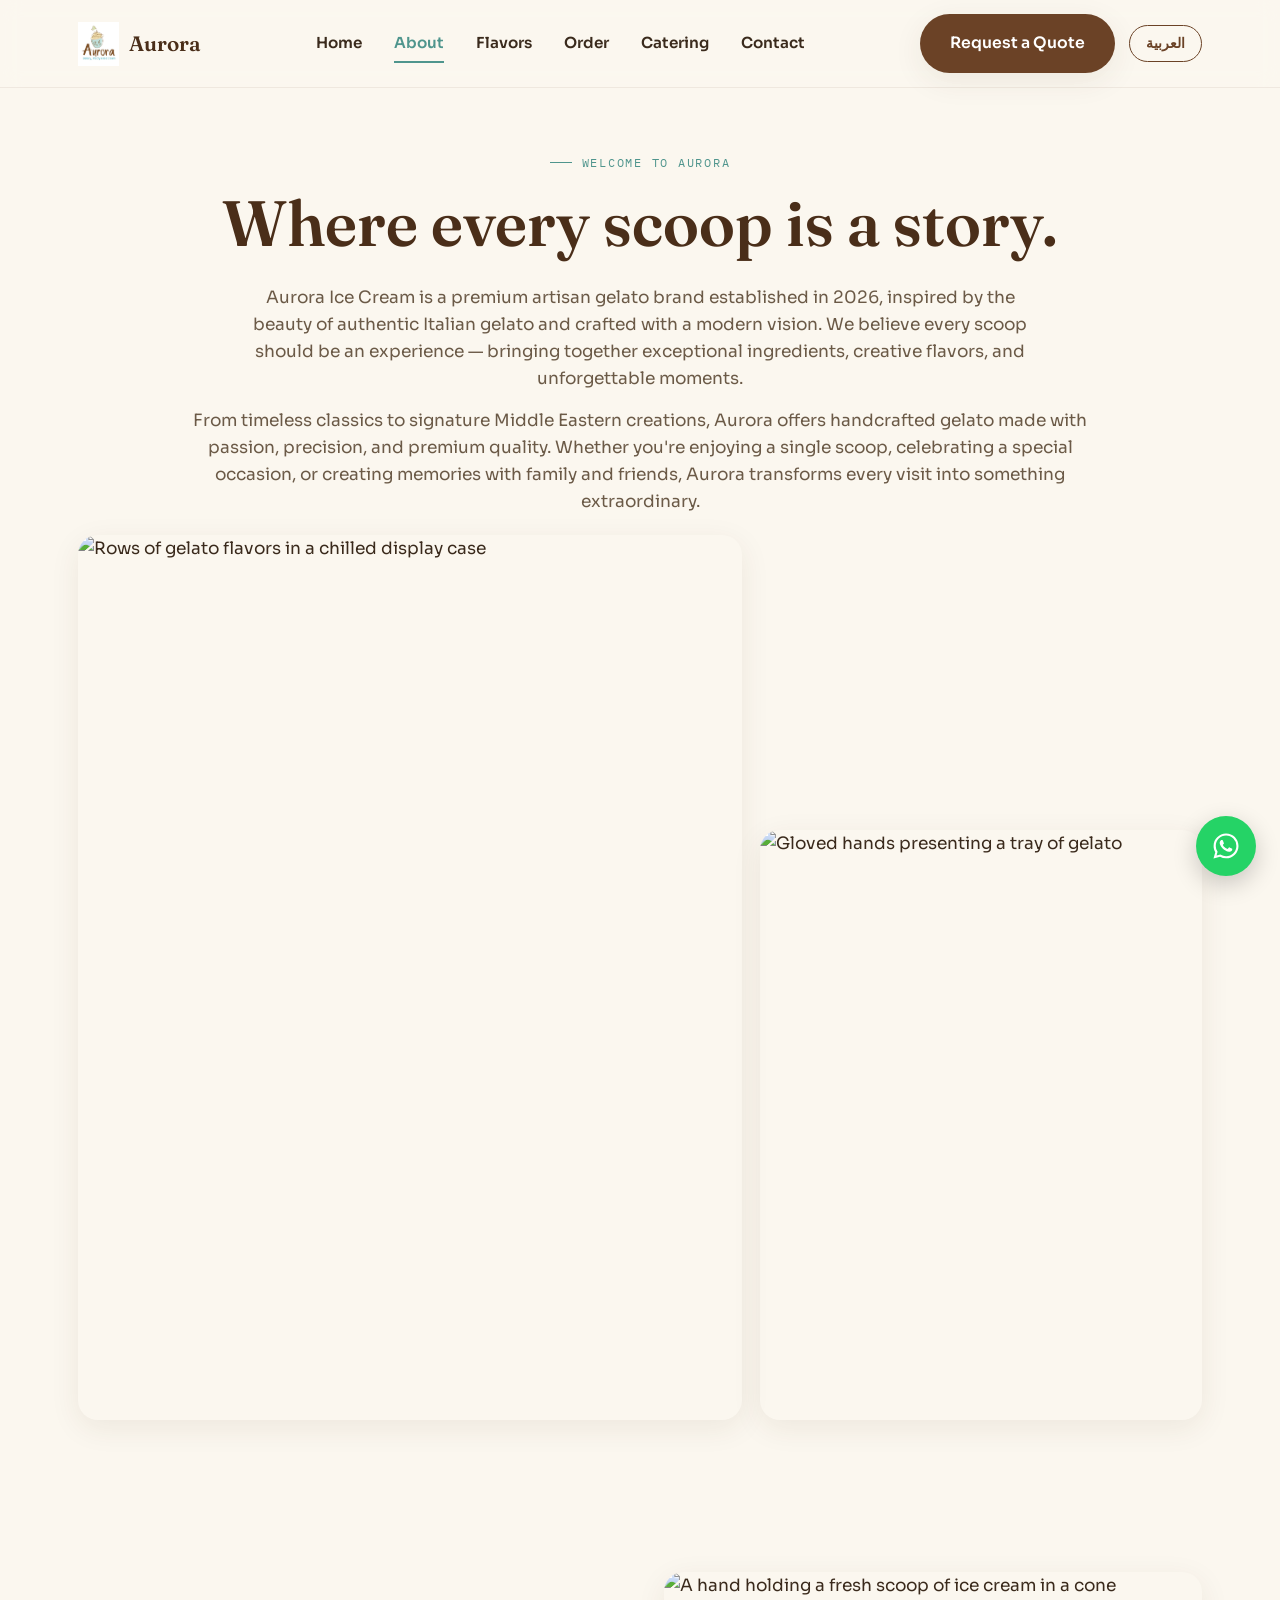
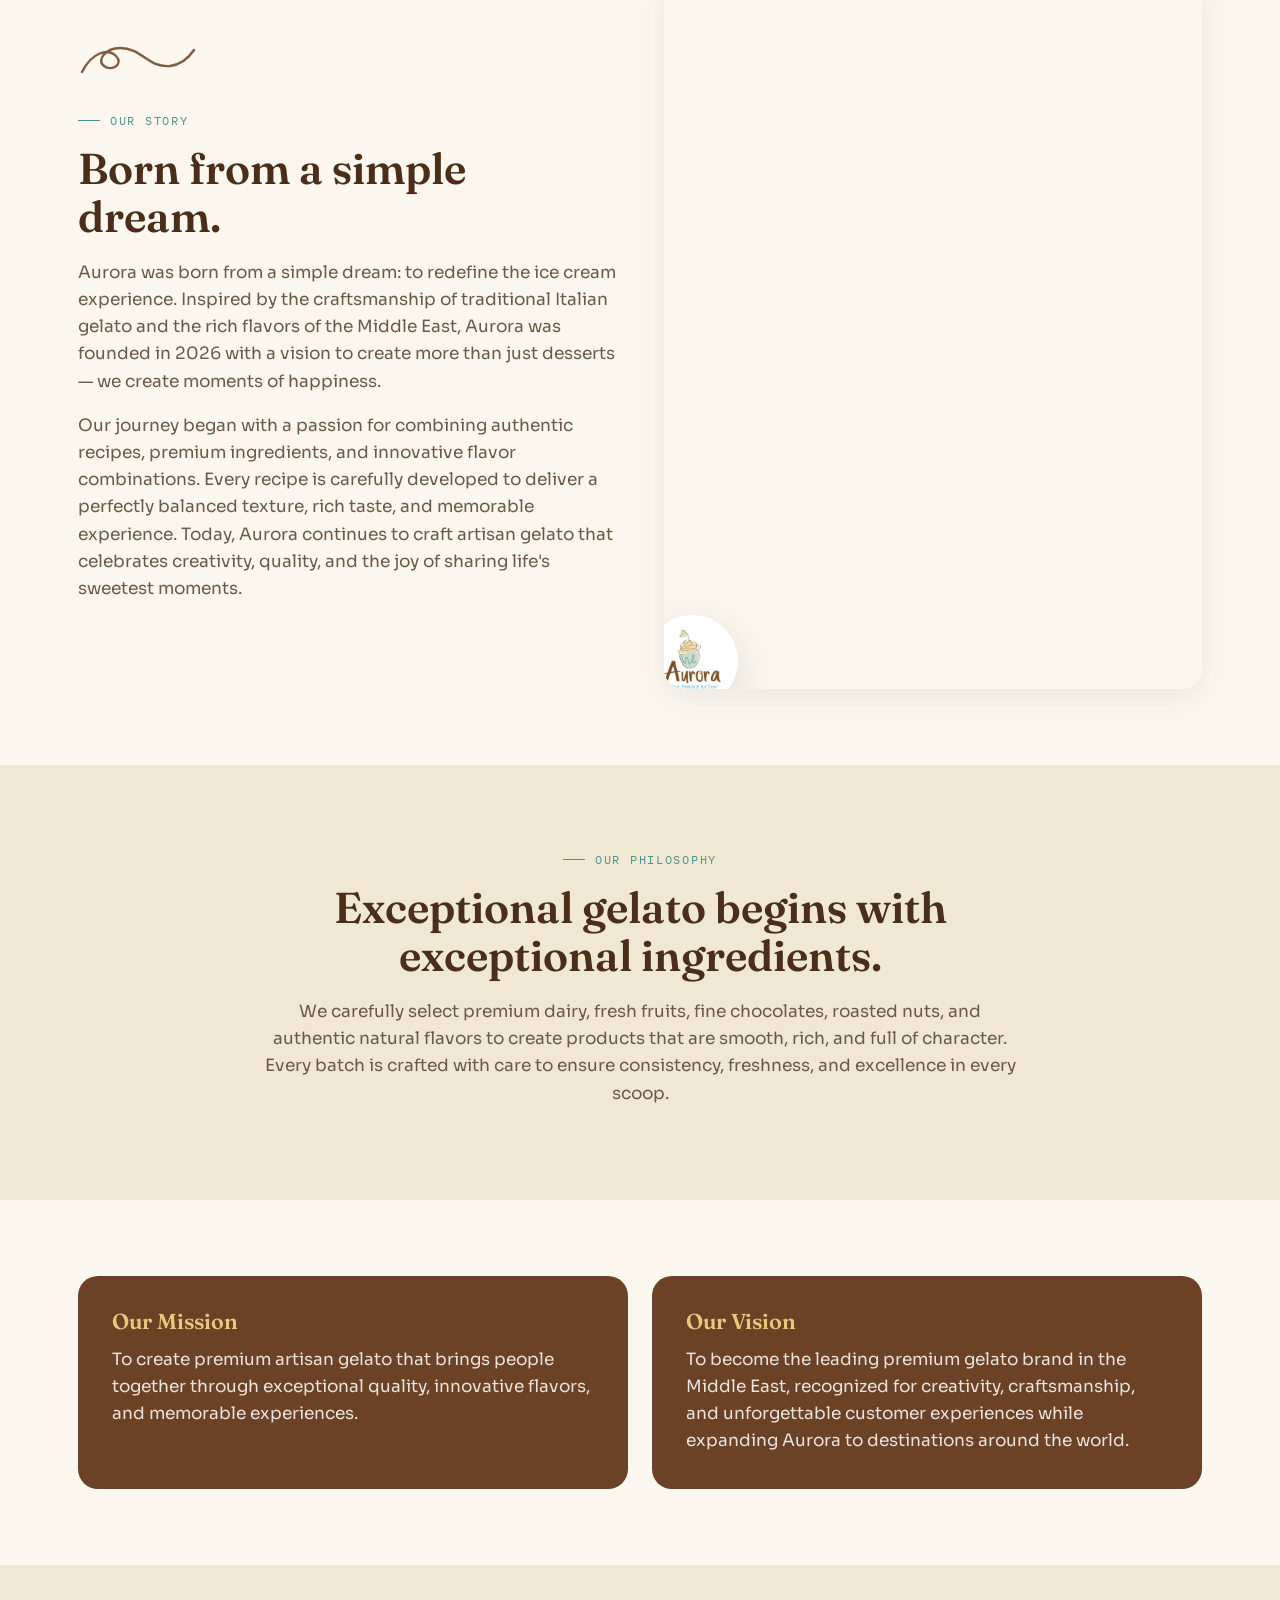
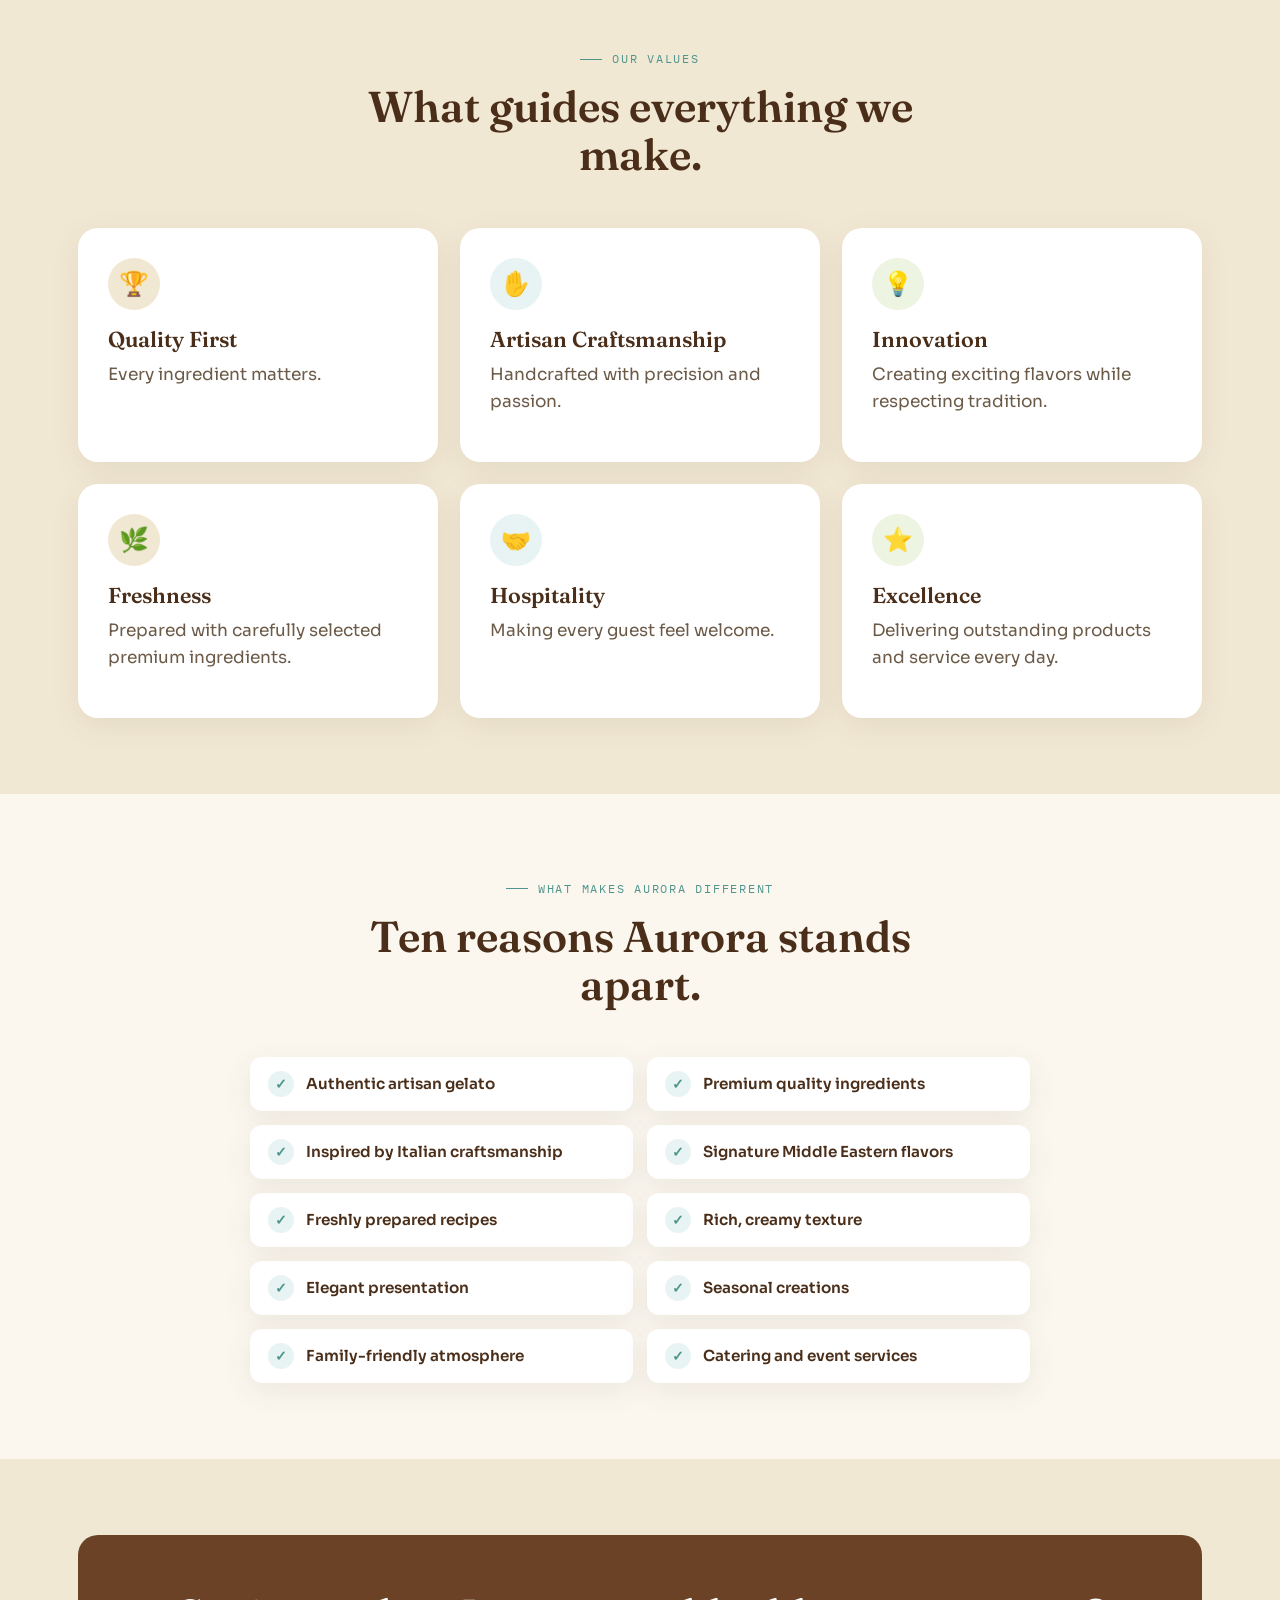
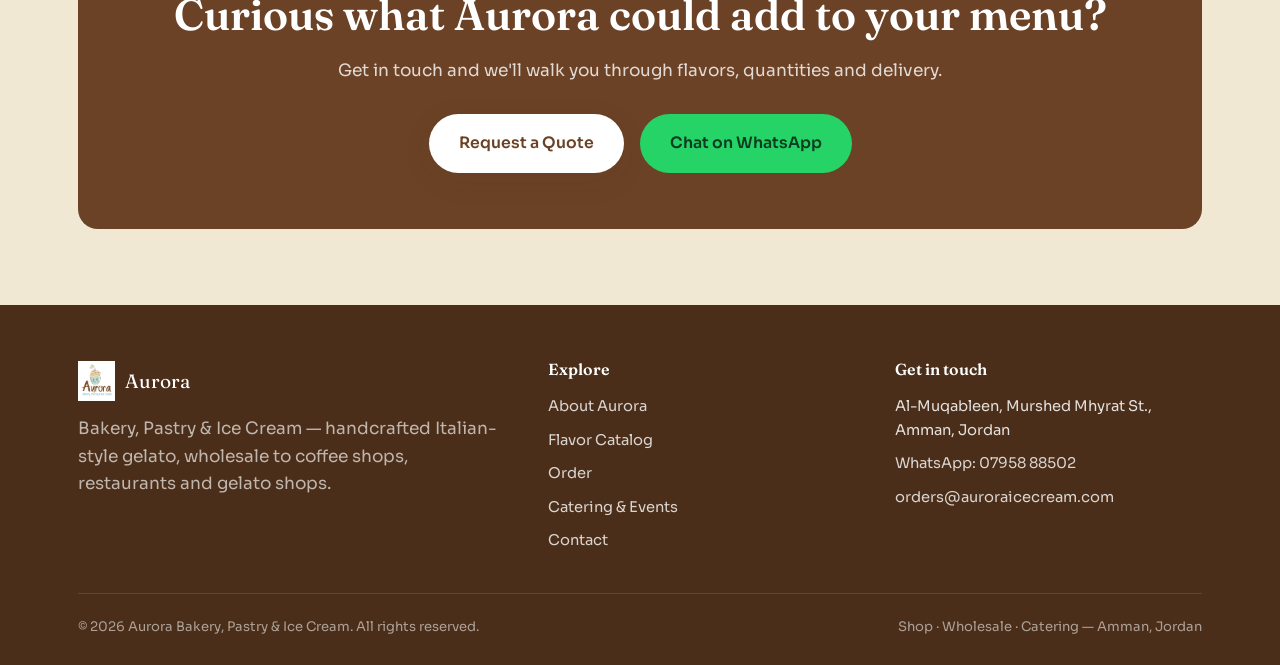
==== about.html @ 8554fd9a "Add brand story, catering page, bilingual site" ====
<!DOCTYPE html>
<html lang="en">
<head>
<meta charset="UTF-8">
<meta name="viewport" content="width=device-width, initial-scale=1.0">
<title>About Aurora — Where Every Scoop is a Story</title>
<meta name="description" content="Aurora is a premium artisan gelato brand founded in 2026, inspired by Italian craftsmanship and Middle Eastern flavors — serving retail guests, wholesale partners, and events across Amman.">
<link rel="icon" href="assets/logo.jpg">
<link rel="preconnect" href="https://fonts.googleapis.com">
<link rel="preconnect" href="https://fonts.gstatic.com" crossorigin>
<link href="https://fonts.googleapis.com/css2?family=Fraunces:ital,opsz,wght@0,9..144,500;0,9..144,600;1,9..144,500&family=Sora:wght@400;500;600;700&family=IBM+Plex+Mono:wght@500&family=Cairo:wght@400;500;600;700&display=swap" rel="stylesheet">
<link rel="stylesheet" href="css/main.css">
</head>
<body>

<header class="site-header">
  <div class="nav-inner">
    <a href="index.html" class="brand"><img src="assets/logo.jpg" alt="Aurora logo"> Aurora</a>
    <nav class="primary-nav">
      <a href="index.html" data-i18n="nav.home">Home</a>
      <a href="about.html" class="active" data-i18n="nav.about">About</a>
      <a href="flavors.html" data-i18n="nav.flavors">Flavors</a>
      <a href="order.html" data-i18n="nav.order">Order</a>
      <a href="catering.html" data-i18n="nav.catering">Catering</a>
      <a href="contact.html" data-i18n="nav.contact">Contact</a>
    </nav>
    <div class="nav-cta">
      <a href="order.html" class="btn btn-primary"><span class="btn-text" data-i18n="nav.cta.quote">Request a Quote</span></a>
      <button class="lang-toggle" data-i18n="lang.toggle">العربية</button>
      <button class="menu-toggle" aria-label="Toggle menu" aria-expanded="false"><span></span><span></span><span></span></button>
    </div>
  </div>
</header>

<section class="page-hero">
  <div class="wrap">
    <span class="eyebrow" style="justify-content:center" data-i18n="about.hero.eyebrow">Welcome to Aurora</span>
    <h1 data-i18n="about.hero.h1">Where every scoop is a story.</h1>
    <p data-i18n="about.hero.p">Aurora Ice Cream is a premium artisan gelato brand established in 2026, inspired by the beauty of authentic Italian gelato and crafted with a modern vision. We believe every scoop should be an experience — bringing together exceptional ingredients, creative flavors, and unforgettable moments.</p>
    <p data-i18n="about.hero.p2" style="max-width:70ch;margin:14px auto 0">From timeless classics to signature Middle Eastern creations, Aurora offers handcrafted gelato made with passion, precision, and premium quality. Whether you're enjoying a single scoop, celebrating a special occasion, or creating memories with family and friends, Aurora transforms every visit into something extraordinary.</p>
  </div>
</section>

<section style="padding-top:0">
  <div class="wrap">
    <div class="about-photo-grid">
      <div class="photo-panel"><img src="https://images.unsplash.com/photo-1745455695240-3755405ef686?auto=format&fit=crop&w=900&q=80" alt="Rows of gelato flavors in a chilled display case"></div>
      <div class="photo-panel"><img src="https://images.unsplash.com/photo-1596698184973-5f9e0ddc7faa?auto=format&fit=crop&w=700&q=80" alt="Gloved hands presenting a tray of gelato"></div>
    </div>
  </div>
</section>

<section>
  <div class="wrap two-col">
    <div>
      <svg class="swirl-divider" style="margin:0 0 20px" viewBox="0 0 120 40" fill="none" xmlns="http://www.w3.org/2000/svg" aria-hidden="true">
        <path d="M4 30C14 10 30 6 38 14C46 22 34 30 26 24C18 18 28 6 42 6C64 6 70 26 92 24C104 22.5 112 14 116 8" stroke="#6B4226" stroke-width="2.4" stroke-linecap="round"/>
      </svg>
      <span class="eyebrow" data-i18n="about.story.eyebrow">Our Story</span>
      <h2 data-i18n="about.story.h2">Born from a simple dream.</h2>
      <p data-i18n="about.story.p1">Aurora was born from a simple dream: to redefine the ice cream experience. Inspired by the craftsmanship of traditional Italian gelato and the rich flavors of the Middle East, Aurora was founded in 2026 with a vision to create more than just desserts — we create moments of happiness.</p>
      <p data-i18n="about.story.p2">Our journey began with a passion for combining authentic recipes, premium ingredients, and innovative flavor combinations. Every recipe is carefully developed to deliver a perfectly balanced texture, rich taste, and memorable experience. Today, Aurora continues to craft artisan gelato that celebrates creativity, quality, and the joy of sharing life's sweetest moments.</p>
    </div>
    <div class="hero-photo" style="aspect-ratio:3/4">
      <img src="https://images.unsplash.com/photo-1718810125230-e8e2271354f5?auto=format&fit=crop&w=800&q=80" alt="A hand holding a fresh scoop of ice cream in a cone">
      <div class="hero-photo-badge"><img src="assets/logo.jpg" alt="Aurora logo" style="border-radius:50%;width:100%;height:100%;object-fit:cover"></div>
    </div>
  </div>
</section>

<section class="section-deep">
  <div class="wrap" style="max-width:820px;text-align:center">
    <span class="eyebrow" style="justify-content:center" data-i18n="about.philosophy.eyebrow">Our Philosophy</span>
    <h2 data-i18n="about.philosophy.h2">Exceptional gelato begins with exceptional ingredients.</h2>
    <p data-i18n="about.philosophy.p">We carefully select premium dairy, fresh fruits, fine chocolates, roasted nuts, and authentic natural flavors to create products that are smooth, rich, and full of character. Every batch is crafted with care to ensure consistency, freshness, and excellence in every scoop.</p>
  </div>
</section>

<section>
  <div class="wrap">
    <div class="mv-grid">
      <div class="mv-card">
        <h3 data-i18n="about.mission.title">Our Mission</h3>
        <p data-i18n="about.mission.desc">To create premium artisan gelato that brings people together through exceptional quality, innovative flavors, and memorable experiences.</p>
      </div>
      <div class="mv-card">
        <h3 data-i18n="about.vision.title">Our Vision</h3>
        <p data-i18n="about.vision.desc">To become the leading premium gelato brand in the Middle East, recognized for creativity, craftsmanship, and unforgettable customer experiences while expanding Aurora to destinations around the world.</p>
      </div>
    </div>
  </div>
</section>

<section class="section-deep">
  <div class="wrap">
    <div class="section-head center">
      <span class="eyebrow" style="justify-content:center" data-i18n="about.values.eyebrow">Our Values</span>
      <h2 data-i18n="about.values.h2">What guides everything we make.</h2>
    </div>
    <div class="values-grid">
      <div class="card">
        <div class="icon-dot" style="background:var(--cream-deep);color:var(--brown)">🏆</div>
        <h3 data-i18n="about.value.quality.title">Quality First</h3>
        <p data-i18n="about.value.quality.desc">Every ingredient matters.</p>
      </div>
      <div class="card">
        <div class="icon-dot" style="background:rgba(127,196,189,0.18);color:var(--teal-deep)">✋</div>
        <h3 data-i18n="about.value.craft.title">Artisan Craftsmanship</h3>
        <p data-i18n="about.value.craft.desc">Handcrafted with precision and passion.</p>
      </div>
      <div class="card">
        <div class="icon-dot" style="background:rgba(185,209,137,0.25);color:var(--sage-deep)">💡</div>
        <h3 data-i18n="about.value.innovation.title">Innovation</h3>
        <p data-i18n="about.value.innovation.desc">Creating exciting flavors while respecting tradition.</p>
      </div>
      <div class="card">
        <div class="icon-dot" style="background:var(--cream-deep);color:var(--brown)">🌿</div>
        <h3 data-i18n="about.value.freshness.title">Freshness</h3>
        <p data-i18n="about.value.freshness.desc">Prepared with carefully selected premium ingredients.</p>
      </div>
      <div class="card">
        <div class="icon-dot" style="background:rgba(127,196,189,0.18);color:var(--teal-deep)">🤝</div>
        <h3 data-i18n="about.value.hospitality.title">Hospitality</h3>
        <p data-i18n="about.value.hospitality.desc">Making every guest feel welcome.</p>
      </div>
      <div class="card">
        <div class="icon-dot" style="background:rgba(185,209,137,0.25);color:var(--sage-deep)">⭐</div>
        <h3 data-i18n="about.value.excellence.title">Excellence</h3>
        <p data-i18n="about.value.excellence.desc">Delivering outstanding products and service every day.</p>
      </div>
    </div>
  </div>
</section>

<section>
  <div class="wrap">
    <div class="section-head center">
      <span class="eyebrow" style="justify-content:center" data-i18n="about.diff.eyebrow">What Makes Aurora Different</span>
      <h2 data-i18n="about.diff.h2">Ten reasons Aurora stands apart.</h2>
    </div>
    <div class="diff-grid">
      <div class="diff-item"><span class="diff-check">✓</span><span data-i18n="about.diff.1">Authentic artisan gelato</span></div>
      <div class="diff-item"><span class="diff-check">✓</span><span data-i18n="about.diff.2">Premium quality ingredients</span></div>
      <div class="diff-item"><span class="diff-check">✓</span><span data-i18n="about.diff.3">Inspired by Italian craftsmanship</span></div>
      <div class="diff-item"><span class="diff-check">✓</span><span data-i18n="about.diff.4">Signature Middle Eastern flavors</span></div>
      <div class="diff-item"><span class="diff-check">✓</span><span data-i18n="about.diff.5">Freshly prepared recipes</span></div>
      <div class="diff-item"><span class="diff-check">✓</span><span data-i18n="about.diff.6">Rich, creamy texture</span></div>
      <div class="diff-item"><span class="diff-check">✓</span><span data-i18n="about.diff.7">Elegant presentation</span></div>
      <div class="diff-item"><span class="diff-check">✓</span><span data-i18n="about.diff.8">Seasonal creations</span></div>
      <div class="diff-item"><span class="diff-check">✓</span><span data-i18n="about.diff.9">Family-friendly atmosphere</span></div>
      <div class="diff-item"><span class="diff-check">✓</span><span data-i18n="about.diff.10">Catering and event services</span></div>
    </div>
  </div>
</section>

<section class="section-deep">
  <div class="wrap">
    <div class="cta-band">
      <h2 data-i18n="about.cta.h2">Curious what Aurora could add to your menu?</h2>
      <p data-i18n="about.cta.p">Get in touch and we'll walk you through flavors, quantities and delivery.</p>
      <div class="hero-actions">
        <a href="order.html" class="btn btn-primary" style="background:var(--white);color:var(--brown)" data-i18n="home.cta.quote">Request a Quote</a>
        <a href="#" data-whatsapp-link data-whatsapp-text="Hello Aurora, I'd like to learn more about your wholesale ice cream." class="btn btn-whatsapp" data-i18n="home.cta.whatsapp">Chat on WhatsApp</a>
      </div>
    </div>
  </div>
</section>

<footer>
  <div class="wrap">
    <div class="footer-grid">
      <div>
        <div class="footer-brand"><img src="assets/logo.jpg" alt="Aurora logo"><span>Aurora</span></div>
        <p style="color:rgba(255,255,255,0.65)" data-i18n="footer.tagline">Bakery, Pastry &amp; Ice Cream — handcrafted Italian-style gelato, wholesale to coffee shops, restaurants and gelato shops.</p>
      </div>
      <div>
        <h4 data-i18n="footer.explore">Explore</h4>
        <ul class="footer-list">
          <li><a href="about.html" data-i18n="footer.about">About Aurora</a></li>
          <li><a href="flavors.html" data-i18n="footer.catalog">Flavor Catalog</a></li>
          <li><a href="order.html" data-i18n="footer.order">Order</a></li>
          <li><a href="catering.html" data-i18n="footer.catering">Catering & Events</a></li>
          <li><a href="contact.html" data-i18n="footer.contact">Contact</a></li>
        </ul>
      </div>
      <div>
        <h4 data-i18n="footer.touch">Get in touch</h4>
        <ul class="footer-list">
          <li data-i18n="footer.location">Al-Muqableen, Murshed Mhyrat St., Amman, Jordan</li>
          <li><a href="#" data-whatsapp-link data-whatsapp-text="Hello Aurora, I'd like to ask about wholesale ice cream orders." data-i18n="footer.whatsapp">WhatsApp: 07958 88502</a></li>
          <li><a href="#" data-email-link>orders@auroraicecream.com</a></li>
        </ul>
      </div>
    </div>
    <div class="footer-bottom">
      <span>© <span data-year></span> <span data-i18n="footer.rights">Aurora Bakery, Pastry &amp; Ice Cream. All rights reserved.</span></span>
      <span data-i18n="footer.tagline2">Shop · Wholesale · Catering — Amman, Jordan</span>
    </div>
  </div>
</footer>

<a href="#" class="wa-float" data-whatsapp-link data-whatsapp-text="Hello Aurora, I'd like to ask about wholesale ice cream orders." aria-label="Chat on WhatsApp">
  <svg width="30" height="30" viewBox="0 0 24 24" fill="white"><path d="M12.04 2c-5.5 0-9.96 4.46-9.96 9.96 0 1.76.46 3.48 1.34 5L2 22l5.2-1.36a9.94 9.94 0 0 0 4.84 1.24h.01c5.5 0 9.96-4.46 9.96-9.96S17.55 2 12.04 2zm0 18.1h-.01a8.2 8.2 0 0 1-4.18-1.15l-.3-.18-3.09.81.82-3-.2-.31a8.22 8.22 0 0 1-1.26-4.37c0-4.54 3.7-8.24 8.25-8.24 2.2 0 4.27.86 5.83 2.42a8.18 8.18 0 0 1 2.41 5.83c0 4.54-3.7 8.24-8.25 8.24zm4.52-6.17c-.25-.12-1.47-.72-1.7-.81-.23-.08-.4-.12-.56.13-.17.25-.65.81-.79.97-.15.17-.29.19-.54.06-.25-.12-1.05-.39-2-1.23-.74-.66-1.24-1.47-1.39-1.72-.14-.25-.02-.38.11-.51.11-.11.25-.29.37-.43.12-.14.16-.25.25-.41.08-.17.04-.31-.02-.43-.06-.12-.56-1.35-.77-1.85-.2-.48-.41-.42-.56-.43-.14 0-.31-.01-.48-.01-.17 0-.43.06-.66.31-.23.25-.86.85-.86 2.06 0 1.22.89 2.4 1.01 2.56.12.17 1.75 2.67 4.24 3.74.59.26 1.05.41 1.41.52.59.19 1.13.16 1.56.1.48-.07 1.47-.6 1.67-1.18.21-.58.21-1.07.15-1.18-.06-.1-.23-.17-.48-.29z"/></svg>
</a>

<script src="js/i18n.js"></script>
<script src="js/main.js"></script>
</body>
</html>
---- css/main.css ----
/* =========================================================
   AURORA — Bakery, Pastry & Ice Cream
   Design tokens
   Color   — cream #FBF7EF · cream-deep #F1E9D8 · ink #3A2A1C
             brown #6B4226 · teal #7FC4BD · teal-deep #4F958D
             sage #B9D189 · gold #E9C77E
   Type    — Display: 'Fraunces' (warm italic serif, Italian gelateria feel)
             Body:    'Sora' (clean geometric sans)
             Mono:    'IBM Plex Mono' (product codes / eyebrows)
   Signature — hand-drawn single-line swirl motif echoing the logo's
             line-art scoop, used as section dividers & markers
   ========================================================= */

:root {
  --cream: #FBF7EF;
  --cream-deep: #F1E8D4;
  --ink: #3A2A1C;
  --ink-soft: #6B5A47;
  --brown: #6B4226;
  --brown-deep: #4A2E19;
  --teal: #7FC4BD;
  --teal-deep: #4F958D;
  --sage: #B9D189;
  --sage-deep: #93AC66;
  --gold: #E9C77E;
  --white: #FFFFFF;

  --font-display: 'Fraunces', serif;
  --font-body: 'Sora', sans-serif;
  --font-mono: 'IBM Plex Mono', monospace;

  --radius: 20px;
  --radius-sm: 12px;
  --shadow: 0 8px 30px rgba(74, 46, 25, 0.08);
  --shadow-hover: 0 14px 40px rgba(74, 46, 25, 0.14);
  --maxw: 1180px;
}

* { box-sizing: border-box; }
html { scroll-behavior: smooth; }

@media (prefers-reduced-motion: reduce) {
  html { scroll-behavior: auto; }
  *, *::before, *::after {
    animation-duration: 0.01ms !important;
    animation-iteration-count: 1 !important;
    transition-duration: 0.01ms !important;
    scroll-behavior: auto !important;
  }
}

body {
  margin: 0;
  background: var(--cream);
  color: var(--ink);
  font-family: var(--font-body);
  font-size: 17px;
  line-height: 1.6;
  -webkit-font-smoothing: antialiased;
}

img { max-width: 100%; display: block; }
a { color: inherit; text-decoration: none; }

h1, h2, h3, h4 {
  font-family: var(--font-display);
  font-weight: 600;
  color: var(--brown-deep);
  margin: 0 0 0.4em;
  line-height: 1.12;
}

h1 { font-size: clamp(2.4rem, 5vw, 4rem); font-weight: 600; }
h2 { font-size: clamp(1.9rem, 3.4vw, 2.7rem); }
h3 { font-size: 1.35rem; }

p { margin: 0 0 1em; color: var(--ink-soft); }

.italic-accent {
  font-style: italic;
  color: var(--teal-deep);
}

.wrap {
  max-width: var(--maxw);
  margin: 0 auto;
  padding: 0 28px;
}

.eyebrow {
  font-family: var(--font-mono);
  font-size: 0.78rem;
  letter-spacing: 0.14em;
  text-transform: uppercase;
  color: var(--teal-deep);
  display: inline-flex;
  align-items: center;
  gap: 10px;
  margin-bottom: 14px;
}
.eyebrow::before {
  content: '';
  width: 22px;
  height: 1px;
  background: var(--teal-deep);
  display: inline-block;
}

/* ---------- Buttons ---------- */
.btn {
  display: inline-flex;
  align-items: center;
  gap: 10px;
  font-family: var(--font-body);
  font-weight: 600;
  font-size: 0.98rem;
  padding: 15px 28px;
  border-radius: 999px;
  border: 2px solid transparent;
  cursor: pointer;
  transition: transform 0.18s ease, box-shadow 0.18s ease, background 0.18s ease, color 0.18s ease;
}
.btn:active { transform: translateY(1px); }

.btn-primary {
  background: var(--brown);
  color: var(--white);
  box-shadow: var(--shadow);
}
.btn-primary:hover { background: var(--brown-deep); box-shadow: var(--shadow-hover); transform: translateY(-2px); }

.btn-whatsapp {
  background: #25D366;
  color: #0b3d20;
}
.btn-whatsapp:hover { background: #1ebd5a; transform: translateY(-2px); box-shadow: var(--shadow-hover); }

.btn-outline {
  background: transparent;
  border-color: var(--brown);
  color: var(--brown);
}
.btn-outline:hover { background: var(--brown); color: var(--white); }

.btn-block { width: 100%; justify-content: center; }

/* ---------- Header / Nav ---------- */
header.site-header {
  position: sticky;
  top: 0;
  z-index: 100;
  background: rgba(251, 247, 239, 0.88);
  backdrop-filter: blur(10px);
  border-bottom: 1px solid rgba(107, 66, 38, 0.08);
}
.nav-inner {
  max-width: var(--maxw);
  margin: 0 auto;
  padding: 14px 28px;
  display: flex;
  align-items: center;
  justify-content: space-between;
}
.brand {
  display: flex;
  align-items: center;
  gap: 10px;
  font-family: var(--font-display);
  font-weight: 600;
  font-size: 1.3rem;
  color: var(--brown-deep);
}
.brand img { height: 44px; width: auto; }

nav.primary-nav { display: flex; align-items: center; gap: 32px; }
nav.primary-nav a {
  font-size: 0.95rem;
  font-weight: 600;
  color: var(--ink);
  position: relative;
  padding: 4px 0;
}
nav.primary-nav a::after {
  content: '';
  position: absolute;
  left: 0; right: 0; bottom: -3px;
  height: 2px;
  background: var(--teal-deep);
  transform: scaleX(0);
  transform-origin: left;
  transition: transform 0.2s ease;
}
nav.primary-nav a:hover::after,
nav.primary-nav a.active::after { transform: scaleX(1); }
nav.primary-nav a.active { color: var(--teal-deep); }

.nav-cta { display: flex; align-items: center; gap: 14px; }
.menu-toggle {
  display: none;
  background: none;
  border: none;
  cursor: pointer;
  padding: 8px;
}
.menu-toggle span {
  display: block;
  width: 24px;
  height: 2px;
  background: var(--brown-deep);
  margin: 5px 0;
  transition: 0.2s;
}

@media (max-width: 860px) {
  nav.primary-nav {
    position: fixed;
    top: 72px; left: 0; right: 0;
    background: var(--cream);
    flex-direction: column;
    align-items: flex-start;
    gap: 0;
    padding: 8px 28px 20px;
    border-bottom: 1px solid rgba(107,66,38,0.1);
    transform: translateY(-130%);
    transition: transform 0.25s ease;
  }
  nav.primary-nav.open { transform: translateY(0); }
  nav.primary-nav a { padding: 12px 0; width: 100%; }
  .menu-toggle { display: block; }
  .nav-cta .btn span.btn-text { display: none; }
}

/* ---------- Hero ---------- */
.hero {
  padding: 64px 0 40px;
  overflow: hidden;
}
.hero-inner {
  display: grid;
  grid-template-columns: 1.1fr 0.9fr;
  gap: 48px;
  align-items: center;
}
.hero h1 { margin-bottom: 20px; }
.hero-lede { font-size: 1.15rem; max-width: 46ch; }
.hero-actions { display: flex; gap: 16px; flex-wrap: wrap; margin-top: 30px; }
.hero-art {
  position: relative;
  background: var(--white);
  border-radius: var(--radius);
  padding: 30px;
  box-shadow: var(--shadow);
  justify-self: center;
}
.hero-art img { width: 100%; max-width: 340px; margin: 0 auto; }

/* ---------- Photo treatments ---------- */
.hero-photo {
  position: relative;
  border-radius: var(--radius);
  overflow: hidden;
  box-shadow: var(--shadow);
  aspect-ratio: 4/5;
}
.hero-photo img { width: 100%; height: 100%; object-fit: cover; }
.hero-photo-badge {
  position: absolute;
  bottom: -18px;
  left: -18px;
  background: var(--white);
  border-radius: 50%;
  padding: 10px;
  box-shadow: var(--shadow-hover);
  width: 92px; height: 92px;
}
@media (max-width: 900px) {
  .hero-photo-badge { left: 50%; transform: translateX(-50%); bottom: -20px; }
}

.card-photo {
  overflow: hidden;
  padding: 0 !important;
}
.card-photo .photo-frame { aspect-ratio: 4/3; overflow: hidden; }
.card-photo .photo-frame img { width: 100%; height: 100%; object-fit: cover; transition: transform 0.4s ease; }
.card-photo:hover .photo-frame img { transform: scale(1.06); }
.card-photo .card-photo-body { padding: 26px; }

.photo-panel {
  border-radius: var(--radius);
  overflow: hidden;
  box-shadow: var(--shadow);
}
.photo-panel img { width: 100%; height: 100%; object-fit: cover; display: block; }

.about-photo-grid {
  display: grid;
  grid-template-columns: 1.2fr 0.8fr;
  gap: 18px;
}
.about-photo-grid .photo-panel:first-child { aspect-ratio: 3/4; }
.about-photo-grid .photo-panel:last-child { aspect-ratio: 3/4; align-self: end; }
@media (max-width: 620px) {
  .about-photo-grid { grid-template-columns: 1fr 1fr; }
}

.banner-photo {
  border-radius: var(--radius);
  overflow: hidden;
  box-shadow: var(--shadow);
  aspect-ratio: 21/8;
  margin-bottom: 20px;
}
.banner-photo img { width: 100%; height: 100%; object-fit: cover; }
@media (max-width: 700px) { .banner-photo { aspect-ratio: 4/3; } }

@media (max-width: 900px) {
  .hero-inner { grid-template-columns: 1fr; text-align: center; }
  .hero-lede { margin-left: auto; margin-right: auto; }
  .hero-actions { justify-content: center; }
  .eyebrow { justify-content: center; }
}

/* ---------- Sections ---------- */
section { padding: 76px 0; }
.section-deep { background: var(--cream-deep); }
.section-head { max-width: 640px; margin-bottom: 48px; }
.section-head.center { margin-left: auto; margin-right: auto; text-align: center; }

/* swirl divider — signature element */
.swirl-divider {
  display: block;
  width: 120px;
  height: 40px;
  margin: 0 auto 28px;
  opacity: 0.85;
}

/* ---------- Cards / grids ---------- */
.grid-3 { display: grid; grid-template-columns: repeat(3, 1fr); gap: 26px; }
.grid-4 { display: grid; grid-template-columns: repeat(4, 1fr); gap: 22px; }
@media (max-width: 900px) { .grid-3 { grid-template-columns: 1fr 1fr; } .grid-4 { grid-template-columns: 1fr 1fr; } }
@media (max-width: 560px) { .grid-3 { grid-template-columns: 1fr; } .grid-4 { grid-template-columns: 1fr; } }

.card {
  background: var(--white);
  border-radius: var(--radius);
  padding: 30px;
  box-shadow: var(--shadow);
  transition: transform 0.2s ease, box-shadow 0.2s ease;
}
.card:hover { transform: translateY(-4px); box-shadow: var(--shadow-hover); }
.card .icon-dot {
  width: 52px; height: 52px;
  border-radius: 50%;
  display: flex; align-items: center; justify-content: center;
  margin-bottom: 18px;
  font-size: 1.5rem;
}

/* ---------- Steps (real sequence -> numbered) ---------- */
.steps { display: grid; grid-template-columns: repeat(3, 1fr); gap: 26px; counter-reset: step; }
@media (max-width: 800px) { .steps { grid-template-columns: 1fr; } }
.step {
  position: relative;
  padding: 32px 26px 26px;
  background: var(--white);
  border-radius: var(--radius);
  box-shadow: var(--shadow);
}
.step::before {
  counter-increment: step;
  content: counter(step, decimal-leading-zero);
  font-family: var(--font-mono);
  font-size: 0.85rem;
  color: var(--teal-deep);
  background: var(--cream-deep);
  padding: 4px 10px;
  border-radius: 999px;
  display: inline-block;
  margin-bottom: 14px;
}

/* ---------- Flavor tiers ---------- */
.tier-tabs {
  display: flex;
  gap: 10px;
  justify-content: center;
  margin-bottom: 40px;
  flex-wrap: wrap;
}
.tier-tab {
  font-family: var(--font-body);
  font-weight: 700;
  font-size: 0.95rem;
  padding: 12px 22px;
  border-radius: 999px;
  border: 2px solid var(--brown);
  background: transparent;
  color: var(--brown);
  cursor: pointer;
  transition: 0.18s ease;
}
.tier-tab.active, .tier-tab:hover { background: var(--brown); color: var(--white); }

.tier-panel { display: none; }
.tier-panel.active { display: block; }

.tier-note {
  text-align: center;
  max-width: 560px;
  margin: 0 auto 36px;
  color: var(--ink-soft);
  font-size: 0.95rem;
}

.flavor-grid {
  display: grid;
  grid-template-columns: repeat(3, 1fr);
  gap: 18px;
}
@media (max-width: 860px) { .flavor-grid { grid-template-columns: repeat(2, 1fr); } }
@media (max-width: 560px) { .flavor-grid { grid-template-columns: 1fr; } }

.flavor-card {
  display: flex;
  align-items: center;
  gap: 16px;
  background: var(--white);
  border-radius: var(--radius-sm);
  padding: 16px 18px;
  box-shadow: var(--shadow);
}
.flavor-card.has-photo { padding: 0; overflow: hidden; align-items: stretch; }
.flavor-card.has-photo .flavor-photo { width: 74px; flex-shrink: 0; overflow: hidden; }
.flavor-card.has-photo .flavor-photo img { width: 100%; height: 100%; object-fit: cover; }
.flavor-card.has-photo .flavor-text { padding: 16px 18px; }
.flavor-icon { width: 54px; height: 54px; flex-shrink: 0; }
.flavor-icon img { width: 100%; height: 100%; display: block; }
/* Default (English site): show English name only, styled as primary */
.flavor-name-ar { display: none; }
.flavor-name-en {
  font-weight: 700;
  color: var(--brown-deep);
  font-size: 1rem;
}
/* Arabic site (RTL): show both, Arabic primary, English secondary */
[dir="rtl"] .flavor-name-ar {
  display: block;
  font-weight: 700;
  color: var(--brown-deep);
  font-size: 1.05rem;
  direction: rtl;
  font-family: var(--font-arabic);
}
[dir="rtl"] .flavor-name-en {
  color: var(--ink-soft);
  font-size: 0.86rem;
  font-weight: 500;
}
.flavor-code {
  font-family: var(--font-mono);
  font-size: 0.68rem;
  color: var(--teal-deep);
  letter-spacing: 0.05em;
}

/* ---------- Who we serve ---------- */
.serve-grid { display: grid; grid-template-columns: repeat(3, 1fr); gap: 26px; }
@media (max-width: 800px) { .serve-grid { grid-template-columns: 1fr; } }

/* ---------- CTA band ---------- */
.cta-band {
  background: var(--brown);
  color: var(--white);
  border-radius: var(--radius);
  padding: 56px;
  text-align: center;
}
.cta-band h2 { color: var(--white); }
.cta-band p { color: rgba(255,255,255,0.8); }
.cta-band .hero-actions { justify-content: center; }

/* ---------- Forms ---------- */
.form-card {
  background: var(--white);
  border-radius: var(--radius);
  box-shadow: var(--shadow);
  padding: 40px;
}
@media (max-width: 560px) { .form-card { padding: 26px; } }

.form-row { margin-bottom: 20px; }
.form-row label {
  display: block;
  font-weight: 700;
  font-size: 0.92rem;
  color: var(--brown-deep);
  margin-bottom: 8px;
}
.form-row .hint { font-size: 0.8rem; color: var(--ink-soft); margin-top: 6px; }
.form-grid-2 { display: grid; grid-template-columns: 1fr 1fr; gap: 20px; }
@media (max-width: 620px) { .form-grid-2 { grid-template-columns: 1fr; } }

input[type=text], input[type=tel], input[type=email], select, textarea {
  width: 100%;
  font-family: var(--font-body);
  font-size: 0.98rem;
  padding: 13px 16px;
  border-radius: var(--radius-sm);
  border: 1.5px solid rgba(107,66,38,0.2);
  background: var(--cream);
  color: var(--ink);
  transition: border-color 0.18s ease;
}
textarea { resize: vertical; min-height: 100px; }
input:focus, select:focus, textarea:focus {
  outline: none;
  border-color: var(--teal-deep);
}
input:focus-visible, select:focus-visible, textarea:focus-visible, a:focus-visible, button:focus-visible {
  outline: 3px solid var(--teal-deep);
  outline-offset: 2px;
}

.checkbox-grid {
  display: grid;
  grid-template-columns: repeat(2, 1fr);
  gap: 10px;
}
@media (max-width: 560px) { .checkbox-grid { grid-template-columns: 1fr; } }
.checkbox-item {
  display: flex;
  align-items: center;
  gap: 10px;
  background: var(--cream);
  border-radius: var(--radius-sm);
  padding: 10px 14px;
  border: 1.5px solid transparent;
  cursor: pointer;
  font-size: 0.9rem;
}
.checkbox-item:has(input:checked) {
  border-color: var(--teal-deep);
  background: rgba(127, 196, 189, 0.12);
}
.checkbox-item input { accent-color: var(--teal-deep); width: 16px; height: 16px; }

.form-status {
  margin-top: 18px;
  padding: 14px 18px;
  border-radius: var(--radius-sm);
  font-size: 0.92rem;
  display: none;
}
.form-status.show { display: block; }
.form-status.ok { background: rgba(185,209,137,0.25); color: var(--brown-deep); }

/* ---------- Footer ---------- */
footer {
  background: var(--brown-deep);
  color: rgba(255,255,255,0.85);
  padding: 56px 0 28px;
}
.footer-grid {
  display: grid;
  grid-template-columns: 1.4fr 1fr 1fr;
  gap: 40px;
  margin-bottom: 40px;
}
@media (max-width: 760px) { .footer-grid { grid-template-columns: 1fr; gap: 30px; } }
footer h4 { color: var(--white); font-size: 1rem; margin-bottom: 16px; }
footer a { color: rgba(255,255,255,0.8); }
footer a:hover { color: var(--gold); }
.footer-brand { display: flex; align-items: center; gap: 10px; margin-bottom: 14px; }
.footer-brand img { height: 40px; }
.footer-brand span { font-family: var(--font-display); font-size: 1.2rem; color: var(--white); }
.footer-list { list-style: none; padding: 0; margin: 0; display: flex; flex-direction: column; gap: 10px; font-size: 0.92rem; }
.footer-bottom {
  border-top: 1px solid rgba(255,255,255,0.12);
  padding-top: 22px;
  font-size: 0.82rem;
  color: rgba(255,255,255,0.55);
  display: flex;
  justify-content: space-between;
  flex-wrap: wrap;
  gap: 10px;
}

/* ---------- WhatsApp floating button ---------- */
.wa-float {
  position: fixed;
  bottom: 24px;
  right: 24px;
  z-index: 200;
  background: #25D366;
  color: #fff;
  width: 60px;
  height: 60px;
  border-radius: 50%;
  display: flex;
  align-items: center;
  justify-content: center;
  box-shadow: 0 8px 24px rgba(0,0,0,0.2);
  transition: transform 0.2s ease;
}
.wa-float:hover { transform: scale(1.08); }

/* ---------- Page hero (inner pages) ---------- */
.page-hero {
  padding: 56px 0 20px;
  text-align: center;
}
.page-hero p { max-width: 60ch; margin: 0 auto; }

/* ---------- Misc ---------- */
.tag-list { display: flex; flex-wrap: wrap; gap: 10px; }
.tag {
  font-family: var(--font-mono);
  font-size: 0.78rem;
  padding: 6px 14px;
  border-radius: 999px;
  background: var(--cream-deep);
  color: var(--brown-deep);
}
.divider-line {
  border: none;
  border-top: 1px solid rgba(107,66,38,0.12);
  margin: 40px 0;
}
.two-col {
  display: grid;
  grid-template-columns: 1fr 1fr;
  gap: 48px;
  align-items: center;
}
@media (max-width: 860px) { .two-col { grid-template-columns: 1fr; } }

.map-frame {
  border: 0;
  width: 100%;
  height: 360px;
  border-radius: var(--radius);
  box-shadow: var(--shadow);
}

.contact-info-list { list-style: none; padding: 0; margin: 0; display: flex; flex-direction: column; gap: 22px; }
.contact-info-list li { display: flex; gap: 16px; align-items: flex-start; }
.contact-info-list .ci-icon {
  width: 46px; height: 46px;
  border-radius: 50%;
  background: var(--cream-deep);
  display: flex; align-items: center; justify-content: center;
  flex-shrink: 0;
}
.contact-info-list strong { display: block; color: var(--brown-deep); }


/* ---------- Order type toggle ---------- */
.order-type-toggle {
  display: flex;
  gap: 10px;
  margin-bottom: 32px;
}
.order-type-btn {
  flex: 1;
  font-family: var(--font-body);
  font-weight: 700;
  font-size: 1rem;
  padding: 16px;
  border-radius: var(--radius-sm);
  border: 2px solid var(--brown);
  background: var(--white);
  color: var(--brown);
  cursor: pointer;
  transition: 0.18s ease;
  text-align: center;
}
.order-type-btn small { display: block; font-weight: 500; font-size: 0.78rem; opacity: 0.75; margin-top: 3px; }
.order-type-btn.active { background: var(--brown); color: var(--white); }
.order-fields-group { display: none; }
.order-fields-group.active { display: block; }

/* ---------- Flavor picker ---------- */
.picker-tier-tabs { display: flex; gap: 8px; margin-bottom: 18px; flex-wrap: wrap; }
.picker-tab {
  font-family: var(--font-body);
  font-weight: 700;
  font-size: 0.85rem;
  padding: 9px 16px;
  border-radius: 999px;
  border: 1.5px solid rgba(107,66,38,0.25);
  background: var(--cream);
  color: var(--brown);
  cursor: pointer;
}
.picker-tab.active { background: var(--brown); color: var(--white); border-color: var(--brown); }
.picker-panel { display: none; }
.picker-panel.active { display: flex; flex-direction: column; gap: 10px; }

.picker-row {
  display: flex;
  align-items: center;
  gap: 14px;
  background: var(--cream);
  border-radius: var(--radius-sm);
  padding: 10px 14px;
  border: 1.5px solid transparent;
  transition: border-color 0.15s ease;
}
.picker-row.has-qty { border-color: var(--teal-deep); background: rgba(127,196,189,0.08); }
.picker-row .flavor-icon { width: 40px; height: 40px; }
.picker-row .picker-names { flex: 1; min-width: 0; }
.picker-row .picker-name-ar { font-weight: 700; color: var(--brown-deep); font-size: 0.95rem; direction: rtl; }
.picker-row .picker-name-en { color: var(--ink-soft); font-size: 0.78rem; }

.qty-stepper { display: flex; align-items: center; gap: 8px; flex-shrink: 0; }
.qty-btn {
  width: 30px; height: 30px;
  border-radius: 50%;
  border: 1.5px solid var(--brown);
  background: var(--white);
  color: var(--brown);
  font-size: 1.1rem;
  font-weight: 700;
  cursor: pointer;
  display: flex; align-items: center; justify-content: center;
  line-height: 1;
}
.qty-btn:hover { background: var(--brown); color: var(--white); }
.qty-value { width: 28px; text-align: center; font-weight: 700; color: var(--brown-deep); font-family: var(--font-mono); font-size: 0.9rem; }

/* ---------- Order summary panel ---------- */
.order-summary {
  background: var(--cream-deep);
  border-radius: var(--radius);
  padding: 22px 24px;
  margin-top: 24px;
  position: sticky;
  bottom: 16px;
}
.order-summary h4 { margin-bottom: 10px; font-size: 1rem; color: var(--brown-deep); }
.order-summary-empty { color: var(--ink-soft); font-size: 0.9rem; }
.order-summary-list { list-style: none; padding: 0; margin: 0 0 10px; display: flex; flex-direction: column; gap: 6px; }
.order-summary-list li { display: flex; justify-content: space-between; font-size: 0.9rem; color: var(--ink); }
.order-summary-list li b { color: var(--brown-deep); font-family: var(--font-mono); }
.order-summary-total { font-weight: 700; color: var(--brown-deep); border-top: 1px solid rgba(107,66,38,0.15); padding-top: 8px; font-size: 0.92rem; }

/* =========================================================
   BILINGUAL / RTL SUPPORT
   ========================================================= */
:root {
  --font-arabic: 'Cairo', sans-serif;
}

[dir="rtl"] body { font-family: var(--font-arabic); }
[dir="rtl"] h1, [dir="rtl"] h2, [dir="rtl"] h3, [dir="rtl"] h4 { font-family: var(--font-arabic); }
[dir="rtl"] .eyebrow, [dir="rtl"] .flavor-code, [dir="rtl"] .tag { font-family: var(--font-arabic); }

/* Nav mirrors */
[dir="rtl"] .nav-inner { flex-direction: row-reverse; }
[dir="rtl"] .brand { flex-direction: row-reverse; }
[dir="rtl"] nav.primary-nav { flex-direction: row-reverse; }
[dir="rtl"] .nav-cta { flex-direction: row-reverse; }
[dir="rtl"] .eyebrow::before { order: 2; }
[dir="rtl"] .eyebrow { flex-direction: row-reverse; }

/* Hero / two-col mirrors */
[dir="rtl"] .hero-inner { direction: rtl; }
[dir="rtl"] .two-col { direction: rtl; }
[dir="rtl"] .about-photo-grid { direction: rtl; }
[dir="rtl"] .hero-photo-badge { right: -18px; left: auto; }
@media (max-width: 900px) {
  [dir="rtl"] .hero-photo-badge { left: 50%; right: auto; }
}

/* Cards / grids */
[dir="rtl"] .card, [dir="rtl"] .flavor-card, [dir="rtl"] .picker-row,
[dir="rtl"] .contact-info-list li, [dir="rtl"] .footer-brand {
  direction: rtl;
}
[dir="rtl"] .flavor-name-ar { direction: rtl; text-align: right; }
[dir="rtl"] .qty-stepper { flex-direction: row-reverse; }

/* Steps counter stays LTR visually (numbers), text follows RTL */
[dir="rtl"] .step { text-align: right; }

/* Footer mirrors */
[dir="rtl"] .footer-grid { direction: rtl; text-align: right; }
[dir="rtl"] .footer-bottom { flex-direction: row-reverse; }
[dir="rtl"] .footer-list { align-items: flex-end; }

/* Forms */
[dir="rtl"] .form-row label { text-align: right; }
[dir="rtl"] input, [dir="rtl"] select, [dir="rtl"] textarea { text-align: right; }
[dir="rtl"] .checkbox-item, [dir="rtl"] .order-type-btn small { direction: rtl; }
[dir="rtl"] .picker-names { text-align: right; }
[dir="rtl"] .order-summary-list li { flex-direction: row-reverse; }

/* Buttons with icons/text */
[dir="rtl"] .btn { flex-direction: row-reverse; }
[dir="rtl"] .hero-actions { direction: rtl; }

/* WhatsApp float + tier tabs stay put, just text flips */
[dir="rtl"] .tier-tabs, [dir="rtl"] .picker-tier-tabs { direction: rtl; }
[dir="rtl"] .serve-grid, [dir="rtl"] .grid-3, [dir="rtl"] .grid-4, [dir="rtl"] .steps { direction: rtl; }

/* ---------- Language toggle button ---------- */
.lang-toggle {
  font-family: var(--font-body);
  font-weight: 700;
  font-size: 0.85rem;
  padding: 9px 16px;
  border-radius: 999px;
  border: 1.5px solid var(--brown);
  background: transparent;
  color: var(--brown);
  cursor: pointer;
  transition: 0.18s ease;
  white-space: nowrap;
}
.lang-toggle:hover { background: var(--brown); color: var(--white); }
[dir="rtl"] .lang-toggle { font-family: var(--font-arabic); }

/* ---------- Values grid (6 items) ---------- */
.values-grid { display: grid; grid-template-columns: repeat(3, 1fr); gap: 22px; }
@media (max-width: 800px) { .values-grid { grid-template-columns: repeat(2, 1fr); } }
@media (max-width: 560px) { .values-grid { grid-template-columns: 1fr; } }

/* ---------- Differentiator checklist ---------- */
.diff-grid {
  display: grid;
  grid-template-columns: repeat(2, 1fr);
  gap: 14px;
  max-width: 780px;
  margin: 0 auto;
}
@media (max-width: 640px) { .diff-grid { grid-template-columns: 1fr; } }
.diff-item {
  display: flex;
  align-items: center;
  gap: 12px;
  background: var(--white);
  border-radius: var(--radius-sm);
  padding: 14px 18px;
  box-shadow: var(--shadow);
  font-weight: 600;
  color: var(--brown-deep);
  font-size: 0.95rem;
}
.diff-item .diff-check {
  width: 26px; height: 26px;
  border-radius: 50%;
  background: rgba(127,196,189,0.18);
  color: var(--teal-deep);
  display: flex; align-items: center; justify-content: center;
  flex-shrink: 0;
  font-size: 0.85rem;
}
[dir="rtl"] .diff-item { direction: rtl; }

/* ---------- Event type cards ---------- */
.event-grid { display: grid; grid-template-columns: repeat(4, 1fr); gap: 18px; }
@media (max-width: 900px) { .event-grid { grid-template-columns: repeat(2, 1fr); } }
@media (max-width: 560px) { .event-grid { grid-template-columns: 1fr; } }
.event-card {
  background: var(--white);
  border-radius: var(--radius);
  padding: 26px 20px;
  text-align: center;
  box-shadow: var(--shadow);
  transition: transform 0.2s ease, box-shadow 0.2s ease;
}
.event-card:hover { transform: translateY(-4px); box-shadow: var(--shadow-hover); }
.event-card .event-icon { font-size: 2rem; margin-bottom: 12px; }
.event-card h3 { font-size: 1.05rem; margin: 0; }

/* ---------- Mission / Vision cards ---------- */
.mv-grid { display: grid; grid-template-columns: 1fr 1fr; gap: 24px; }
@media (max-width: 700px) { .mv-grid { grid-template-columns: 1fr; } }
.mv-card {
  background: var(--brown);
  color: var(--white);
  border-radius: var(--radius);
  padding: 34px;
}
.mv-card h3 { color: var(--gold); margin-bottom: 12px; }
.mv-card p { color: rgba(255,255,255,0.85); margin: 0; }
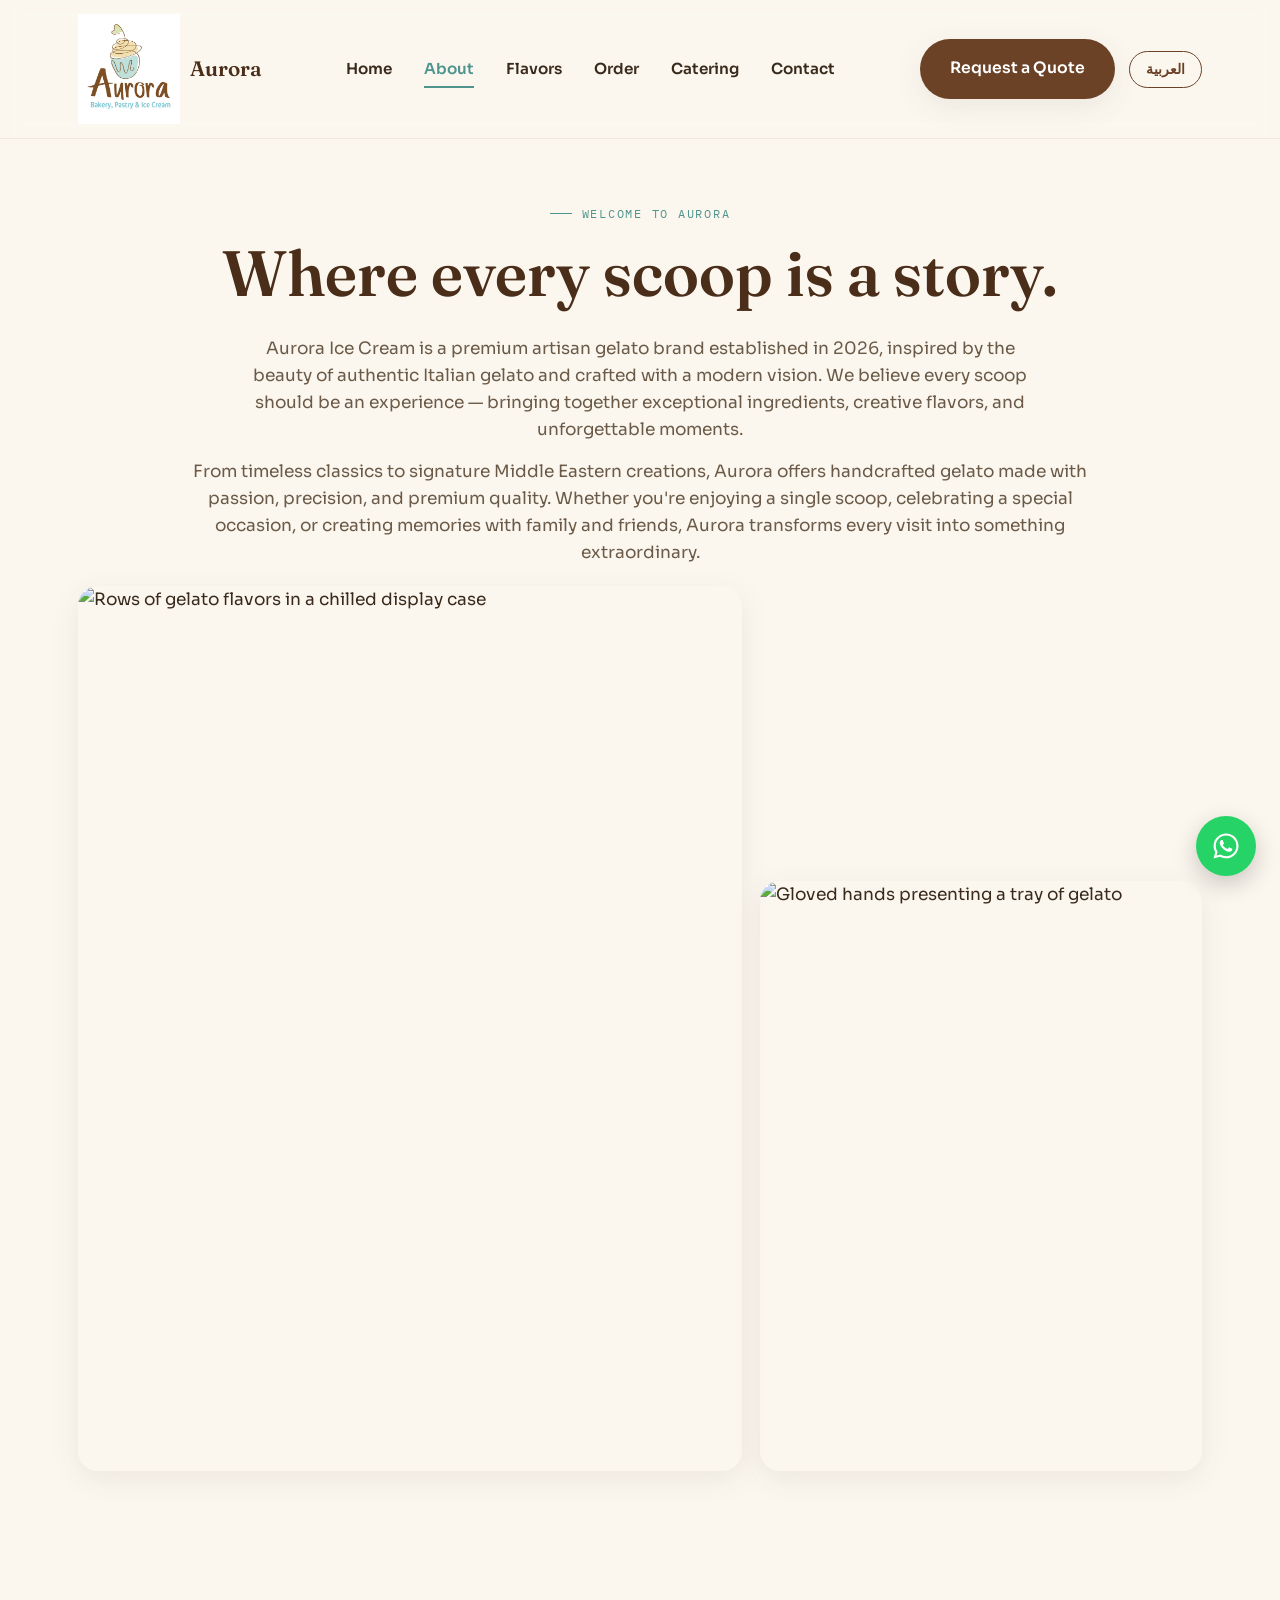
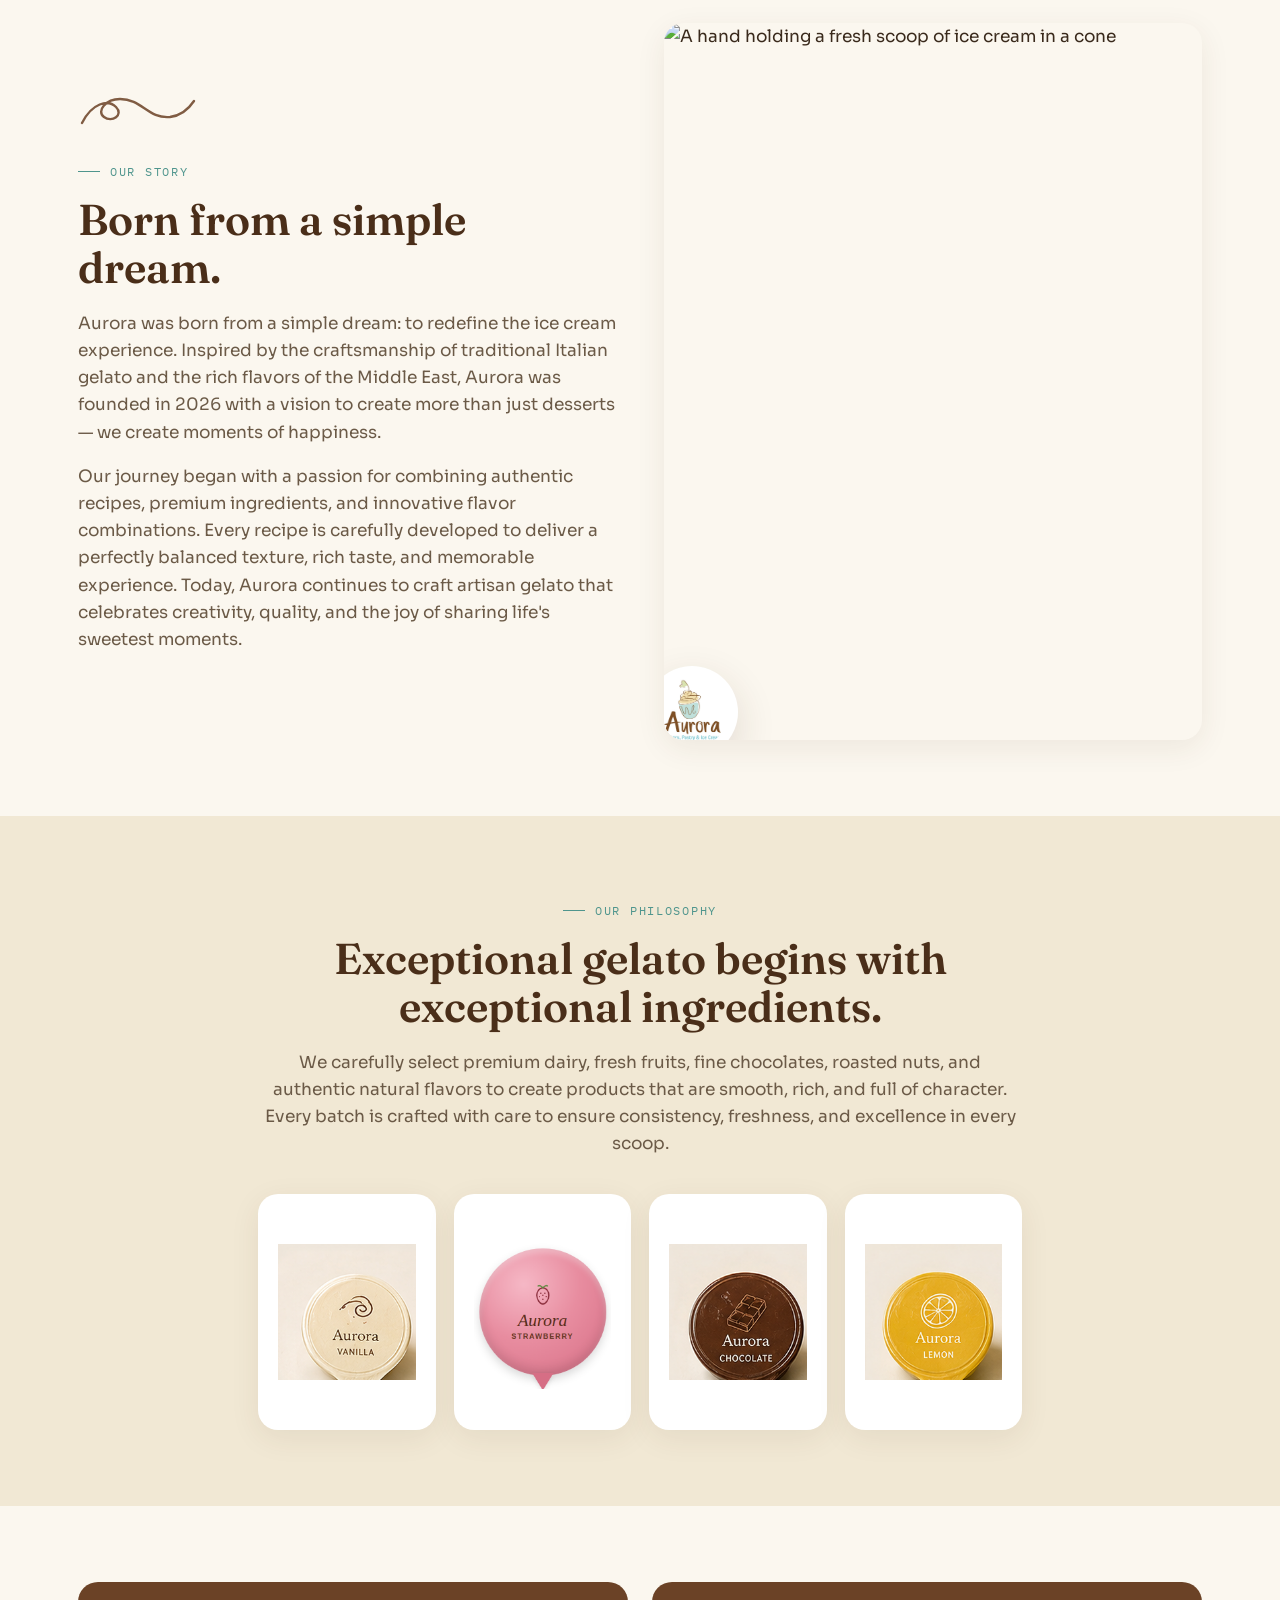
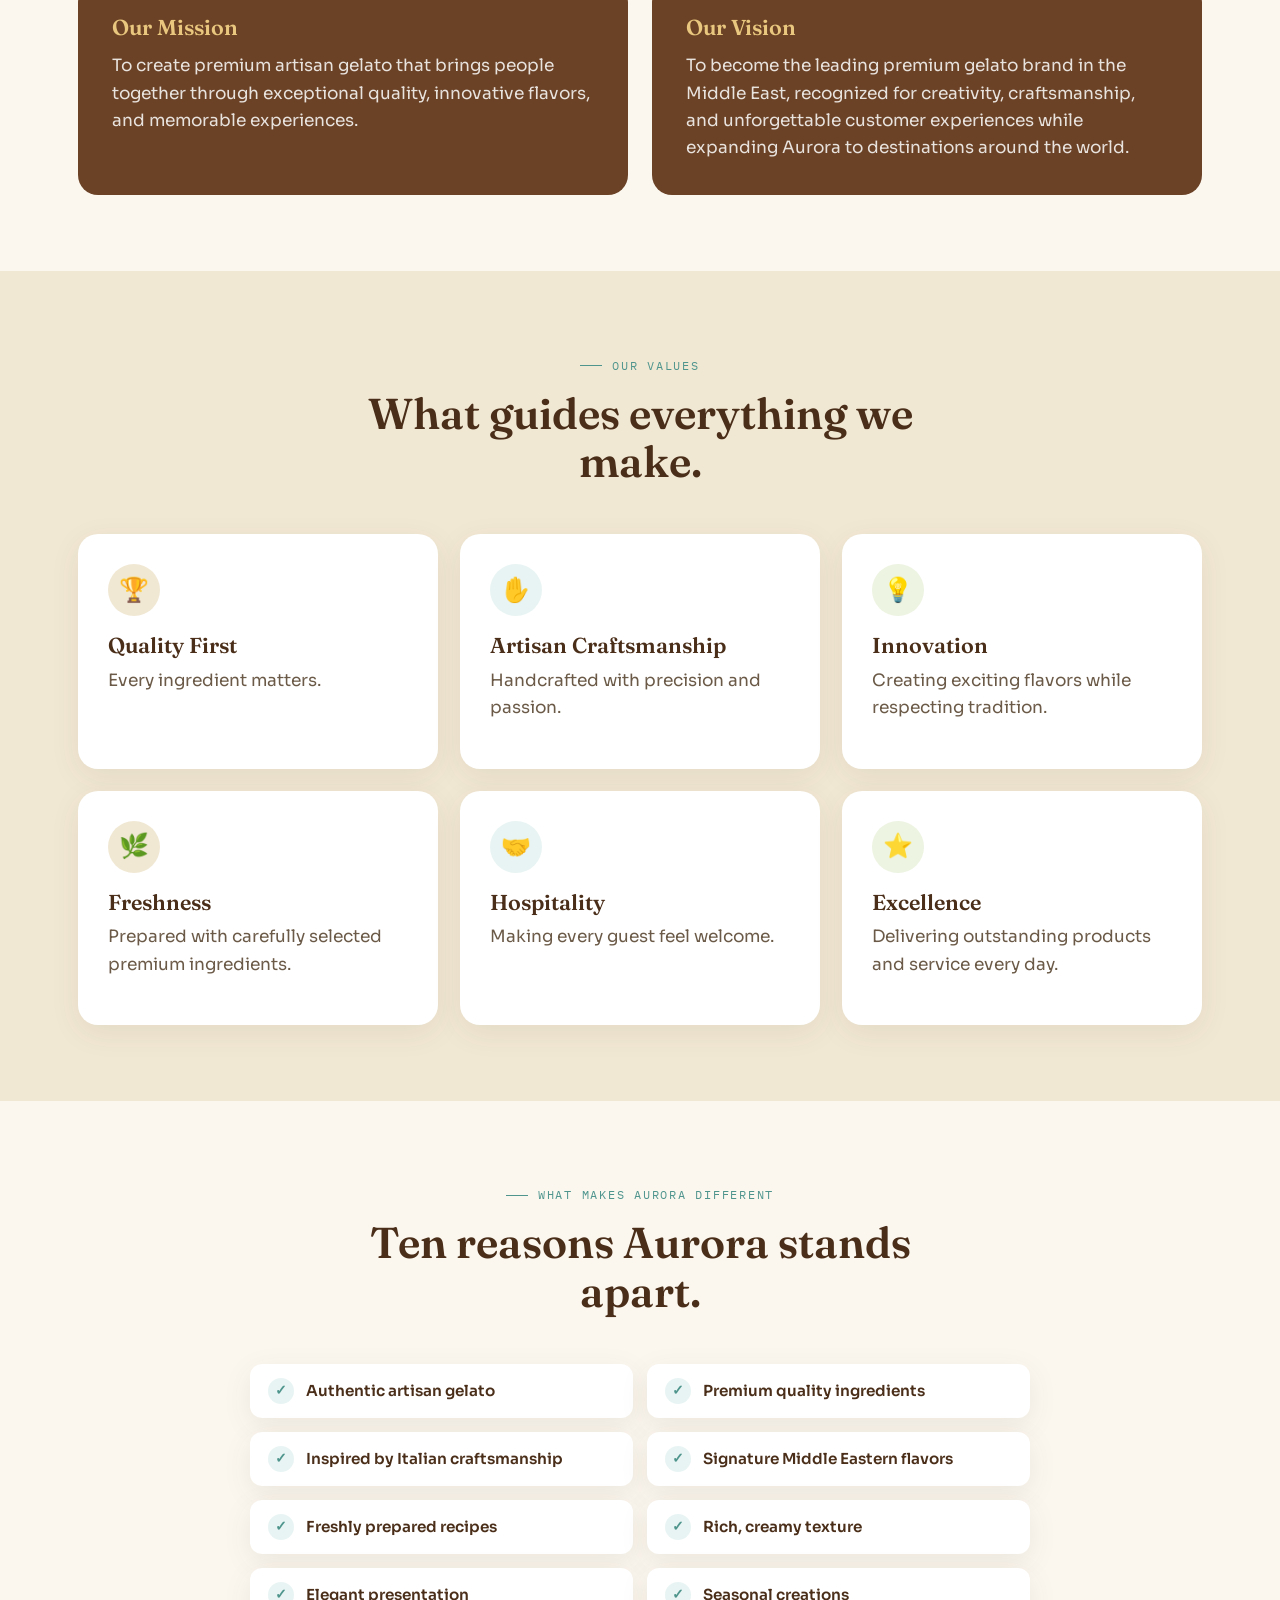
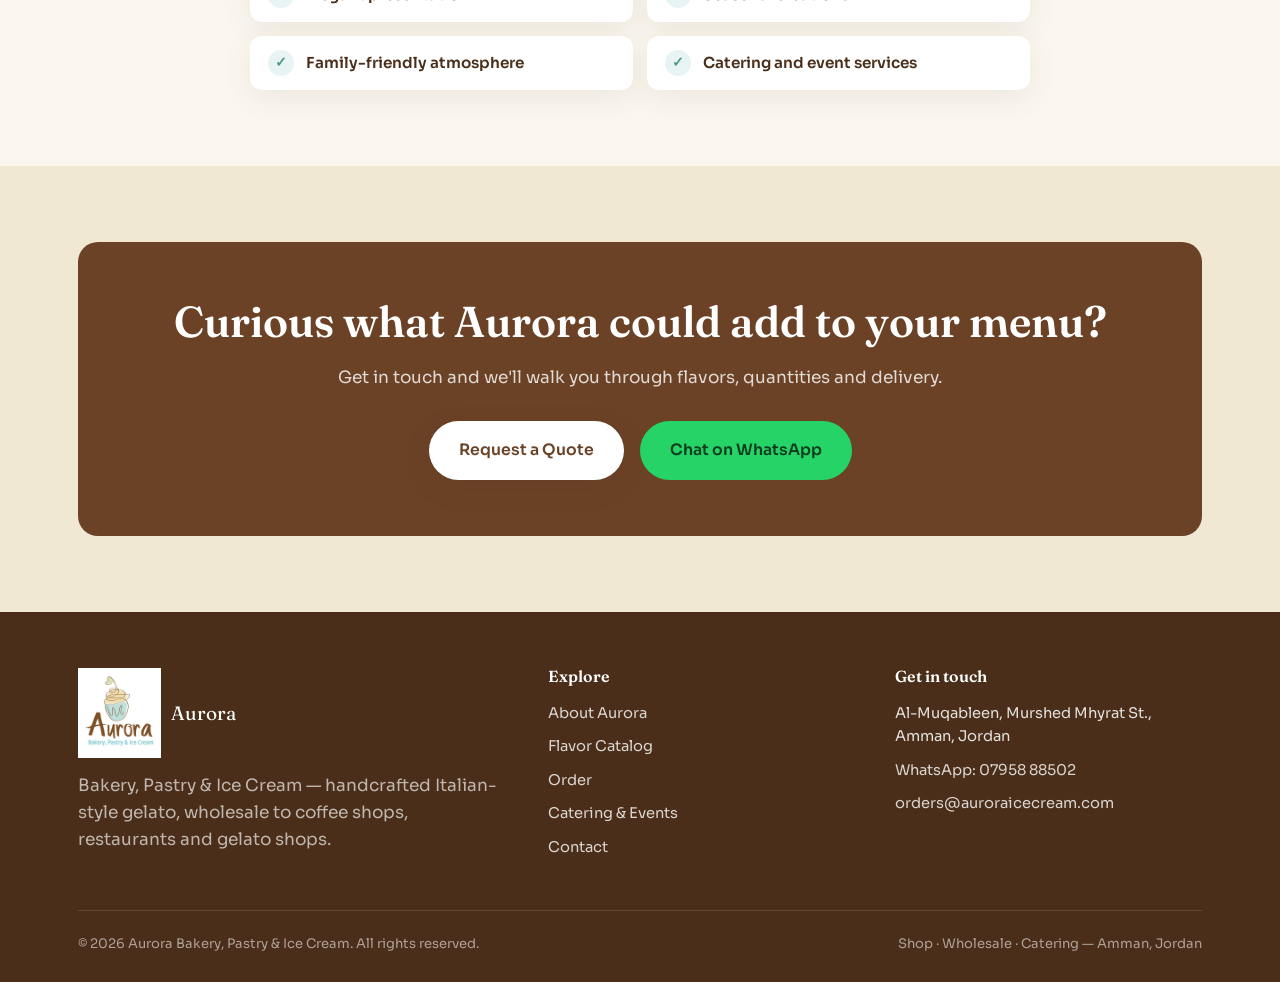
==== commit 97cded7a: "CHANGE V5" ====
--- a/about.html
+++ b/about.html
@@ -73,6 +73,12 @@
     <span class="eyebrow" style="justify-content:center" data-i18n="about.philosophy.eyebrow">Our Philosophy</span>
     <h2 data-i18n="about.philosophy.h2">Exceptional gelato begins with exceptional ingredients.</h2>
     <p data-i18n="about.philosophy.p">We carefully select premium dairy, fresh fruits, fine chocolates, roasted nuts, and authentic natural flavors to create products that are smooth, rich, and full of character. Every batch is crafted with care to ensure consistency, freshness, and excellence in every scoop.</p>
+    <div class="gallery-grid" style="margin-top:36px">
+      <div class="photo-panel" style="background:white;display:flex;align-items:center;justify-content:center;padding:20px"><img src="assets/flavor-photos/cl-01-vanilla.png" alt="Aurora Vanilla scoop" style="width:100%;height:auto;object-fit:contain"></div>
+      <div class="photo-panel" style="background:white;display:flex;align-items:center;justify-content:center;padding:20px"><img src="assets/flavor-photos/cl-04-strawberry.png" alt="Aurora Strawberry scoop" style="width:100%;height:auto;object-fit:contain"></div>
+      <div class="photo-panel" style="background:white;display:flex;align-items:center;justify-content:center;padding:20px"><img src="assets/flavor-photos/cl-02-chocolate.png" alt="Aurora Chocolate scoop" style="width:100%;height:auto;object-fit:contain"></div>
+      <div class="photo-panel" style="background:white;display:flex;align-items:center;justify-content:center;padding:20px"><img src="assets/flavor-photos/cl-03-lemon.png" alt="Aurora Lemon scoop" style="width:100%;height:auto;object-fit:contain"></div>
+    </div>
   </div>
 </section>
 
--- a/css/main.css
+++ b/css/main.css
@@ -170,7 +170,7 @@
   font-size: 1.3rem;
   color: var(--brown-deep);
 }
-.brand img { height: 44px; width: auto; }
+.brand img { height: 110px; width: auto; }
 
 nav.primary-nav { display: flex; align-items: center; gap: 32px; }
 nav.primary-nav a {
@@ -573,7 +573,7 @@
 footer a { color: rgba(255,255,255,0.8); }
 footer a:hover { color: var(--gold); }
 .footer-brand { display: flex; align-items: center; gap: 10px; margin-bottom: 14px; }
-.footer-brand img { height: 40px; }
+.footer-brand img { height: 90px; }
 .footer-brand span { font-family: var(--font-display); font-size: 1.2rem; color: var(--white); }
 .footer-list { list-style: none; padding: 0; margin: 0; display: flex; flex-direction: column; gap: 10px; font-size: 0.92rem; }
 .footer-bottom {
@@ -886,3 +886,19 @@
 }
 .mv-card h3 { color: var(--gold); margin-bottom: 12px; }
 .mv-card p { color: rgba(255,255,255,0.85); margin: 0; }
+
+/* ---------- Photo badge flavors (real/branded images instead of drawn icon) ---------- */
+.flavor-icon.is-photo img {
+  border-radius: 50%;
+  object-fit: cover;
+  box-shadow: 0 2px 6px rgba(0,0,0,0.15);
+}
+
+/* ---------- Photo gallery grid ---------- */
+.gallery-grid {
+  display: grid;
+  grid-template-columns: repeat(4, 1fr);
+  gap: 18px;
+}
+.gallery-grid .photo-panel { aspect-ratio: 3/4; }
+@media (max-width: 900px) { .gallery-grid { grid-template-columns: repeat(2, 1fr); } }
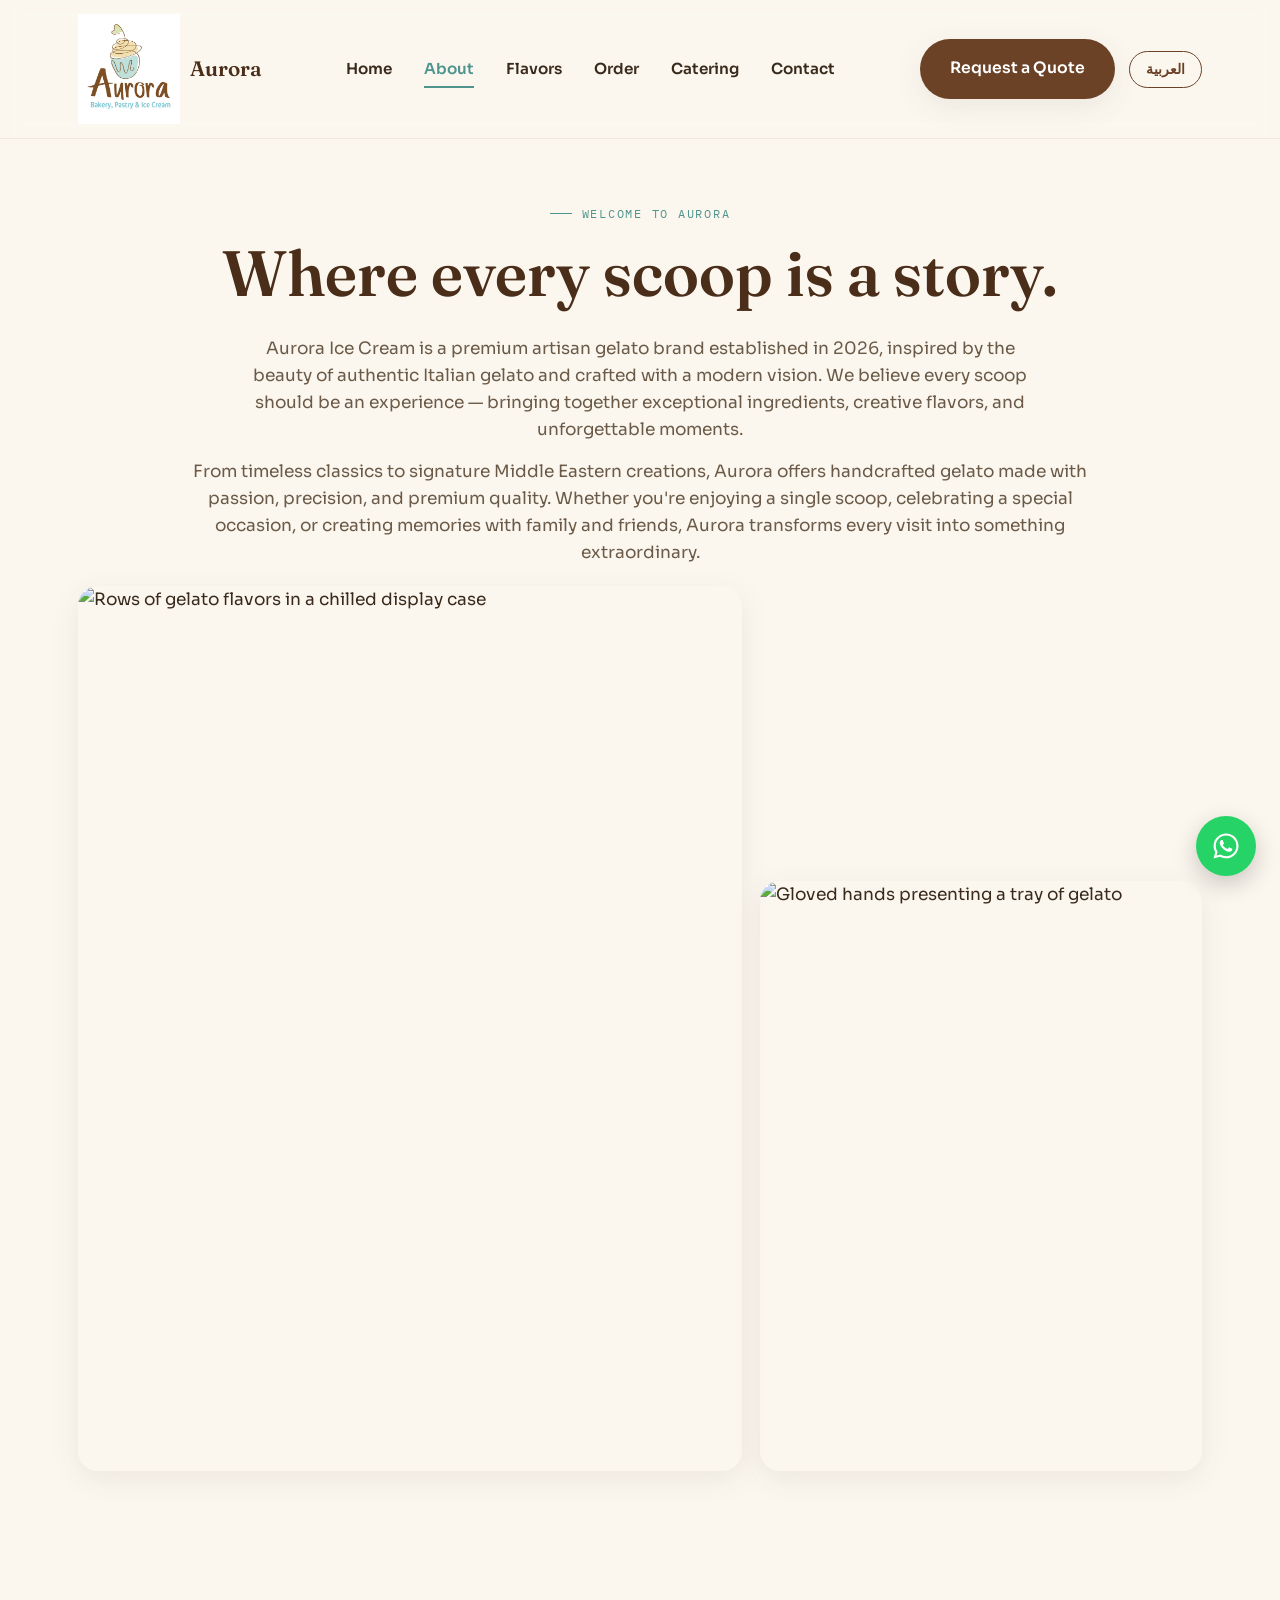
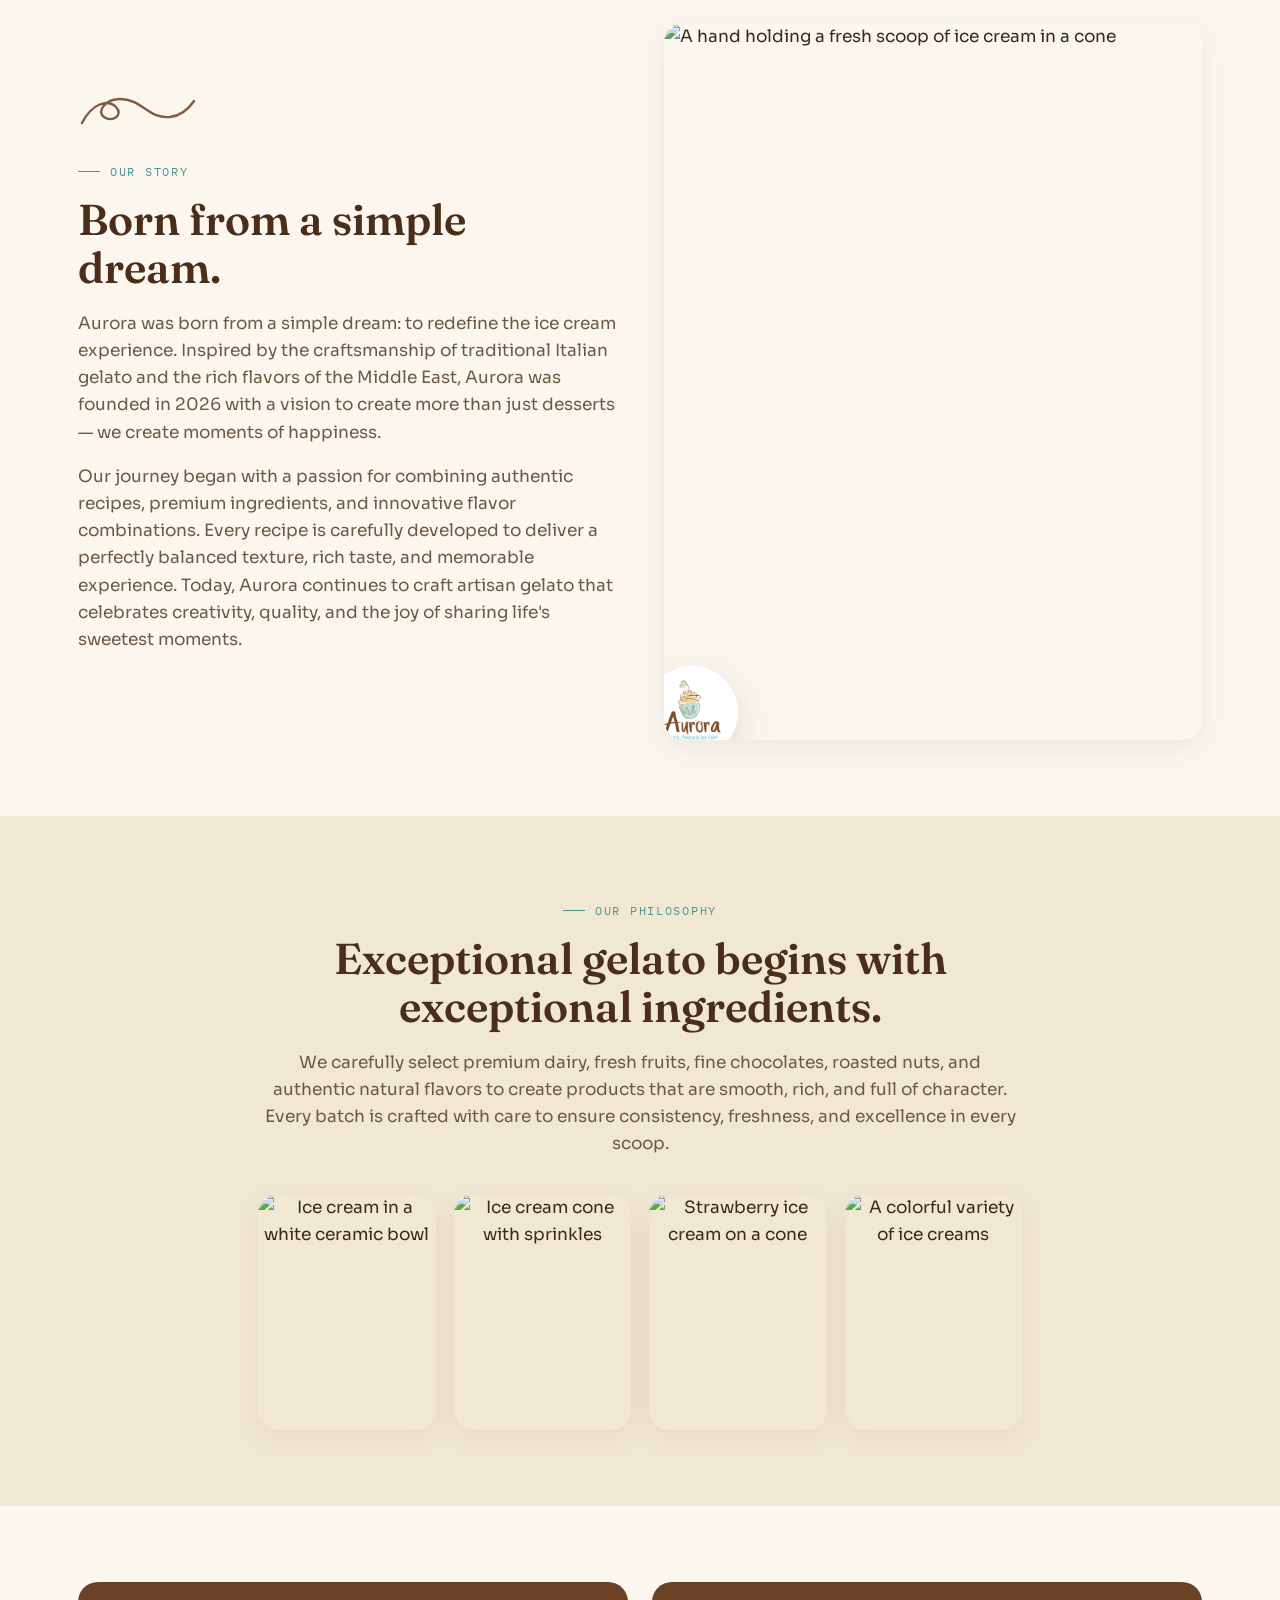
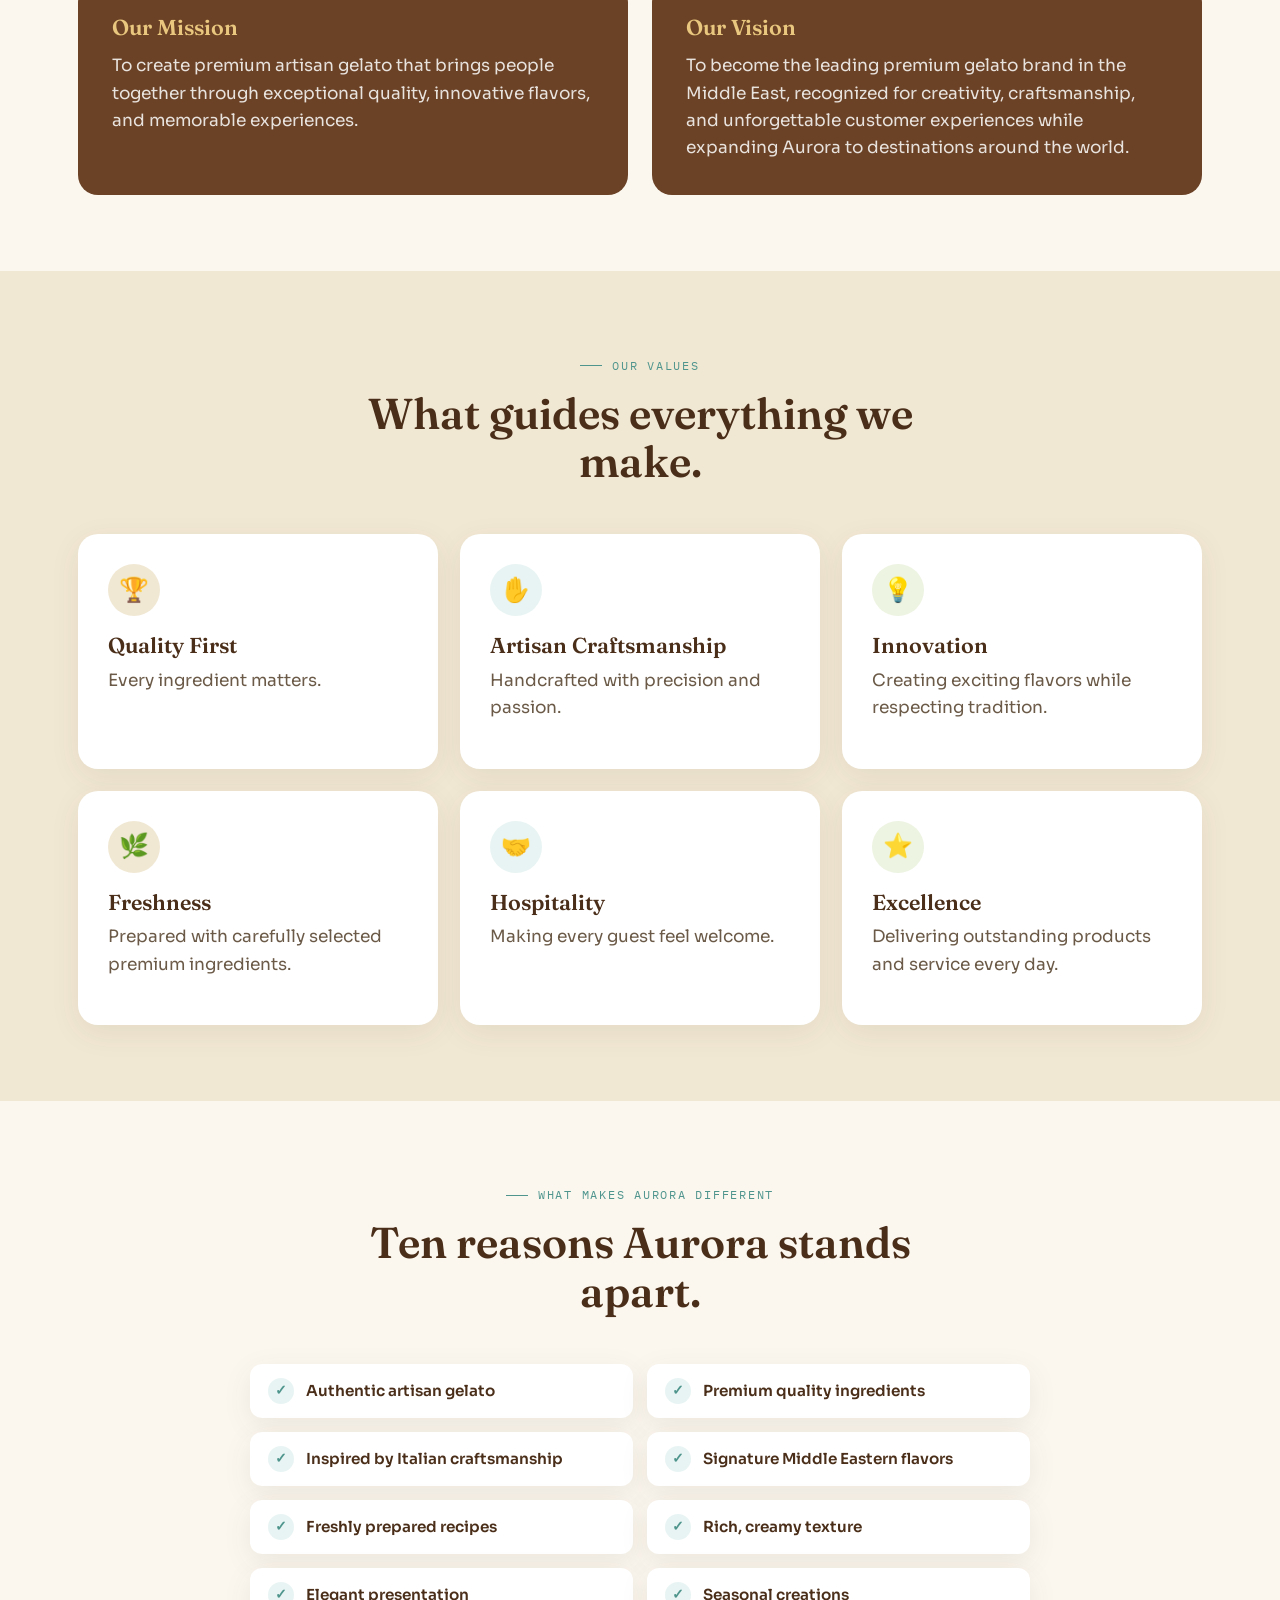
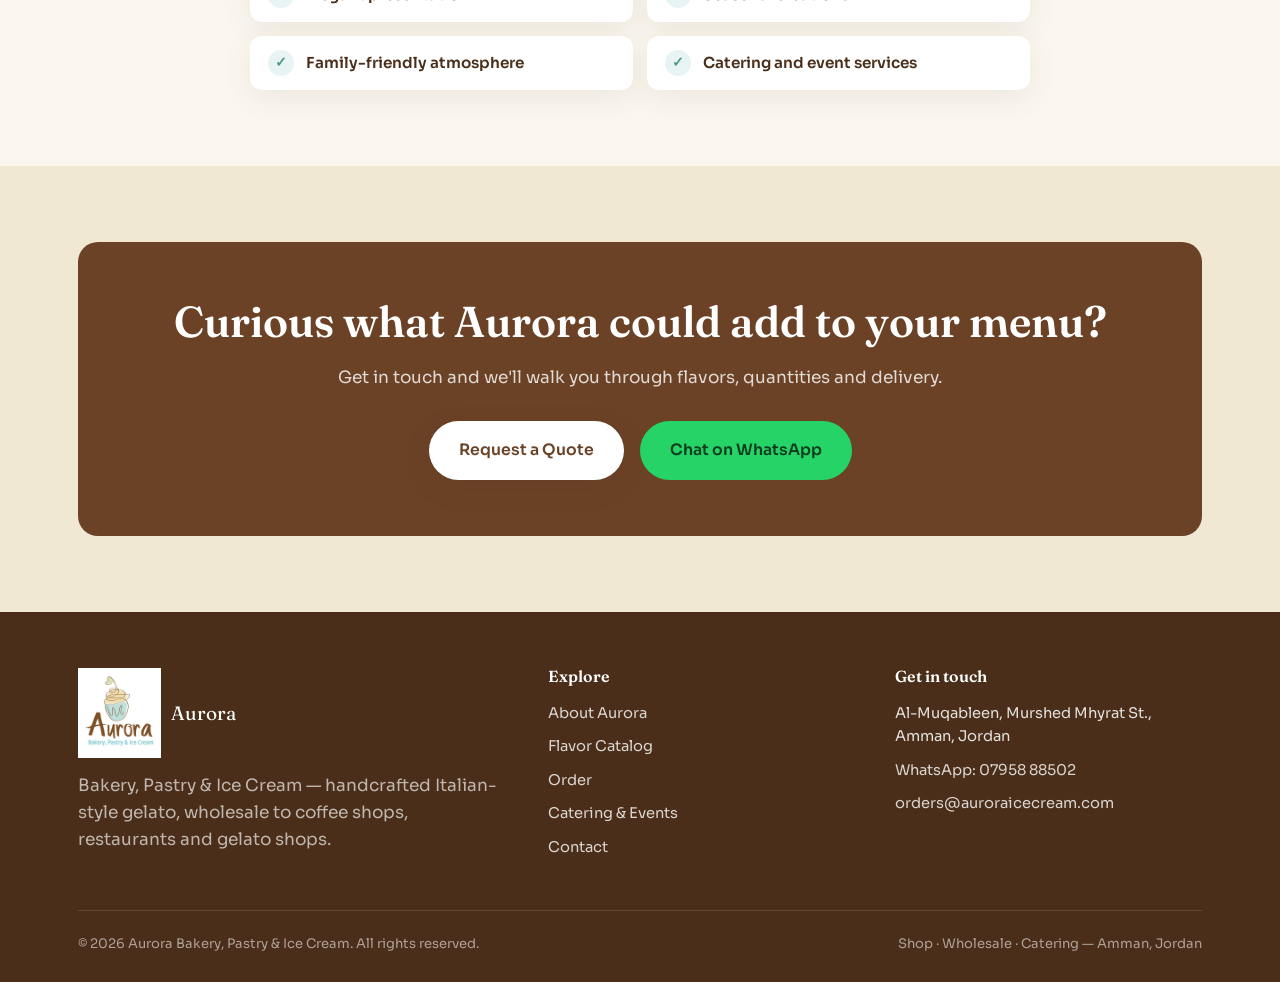
==== commit f76ba8c3: "CHANGE V6" ====
--- a/about.html
+++ b/about.html
@@ -74,10 +74,10 @@
     <h2 data-i18n="about.philosophy.h2">Exceptional gelato begins with exceptional ingredients.</h2>
     <p data-i18n="about.philosophy.p">We carefully select premium dairy, fresh fruits, fine chocolates, roasted nuts, and authentic natural flavors to create products that are smooth, rich, and full of character. Every batch is crafted with care to ensure consistency, freshness, and excellence in every scoop.</p>
     <div class="gallery-grid" style="margin-top:36px">
-      <div class="photo-panel" style="background:white;display:flex;align-items:center;justify-content:center;padding:20px"><img src="assets/flavor-photos/cl-01-vanilla.png" alt="Aurora Vanilla scoop" style="width:100%;height:auto;object-fit:contain"></div>
-      <div class="photo-panel" style="background:white;display:flex;align-items:center;justify-content:center;padding:20px"><img src="assets/flavor-photos/cl-04-strawberry.png" alt="Aurora Strawberry scoop" style="width:100%;height:auto;object-fit:contain"></div>
-      <div class="photo-panel" style="background:white;display:flex;align-items:center;justify-content:center;padding:20px"><img src="assets/flavor-photos/cl-02-chocolate.png" alt="Aurora Chocolate scoop" style="width:100%;height:auto;object-fit:contain"></div>
-      <div class="photo-panel" style="background:white;display:flex;align-items:center;justify-content:center;padding:20px"><img src="assets/flavor-photos/cl-03-lemon.png" alt="Aurora Lemon scoop" style="width:100%;height:auto;object-fit:contain"></div>
+      <div class="photo-panel"><img src="https://images.unsplash.com/photo-1588195539297-f0b4efdb5472?auto=format&fit=crop&w=600&q=80" alt="Ice cream in a white ceramic bowl"></div>
+      <div class="photo-panel"><img src="https://images.unsplash.com/photo-1629385701021-fcd568a743e8?auto=format&fit=crop&w=600&q=80" alt="Ice cream cone with sprinkles"></div>
+      <div class="photo-panel"><img src="https://images.unsplash.com/photo-1497034825429-c343d7c6a68f?auto=format&fit=crop&w=600&q=80" alt="Strawberry ice cream on a cone"></div>
+      <div class="photo-panel"><img src="https://images.unsplash.com/photo-1567206563064-6f60f40a2b57?auto=format&fit=crop&w=600&q=80" alt="A colorful variety of ice creams"></div>
     </div>
   </div>
 </section>
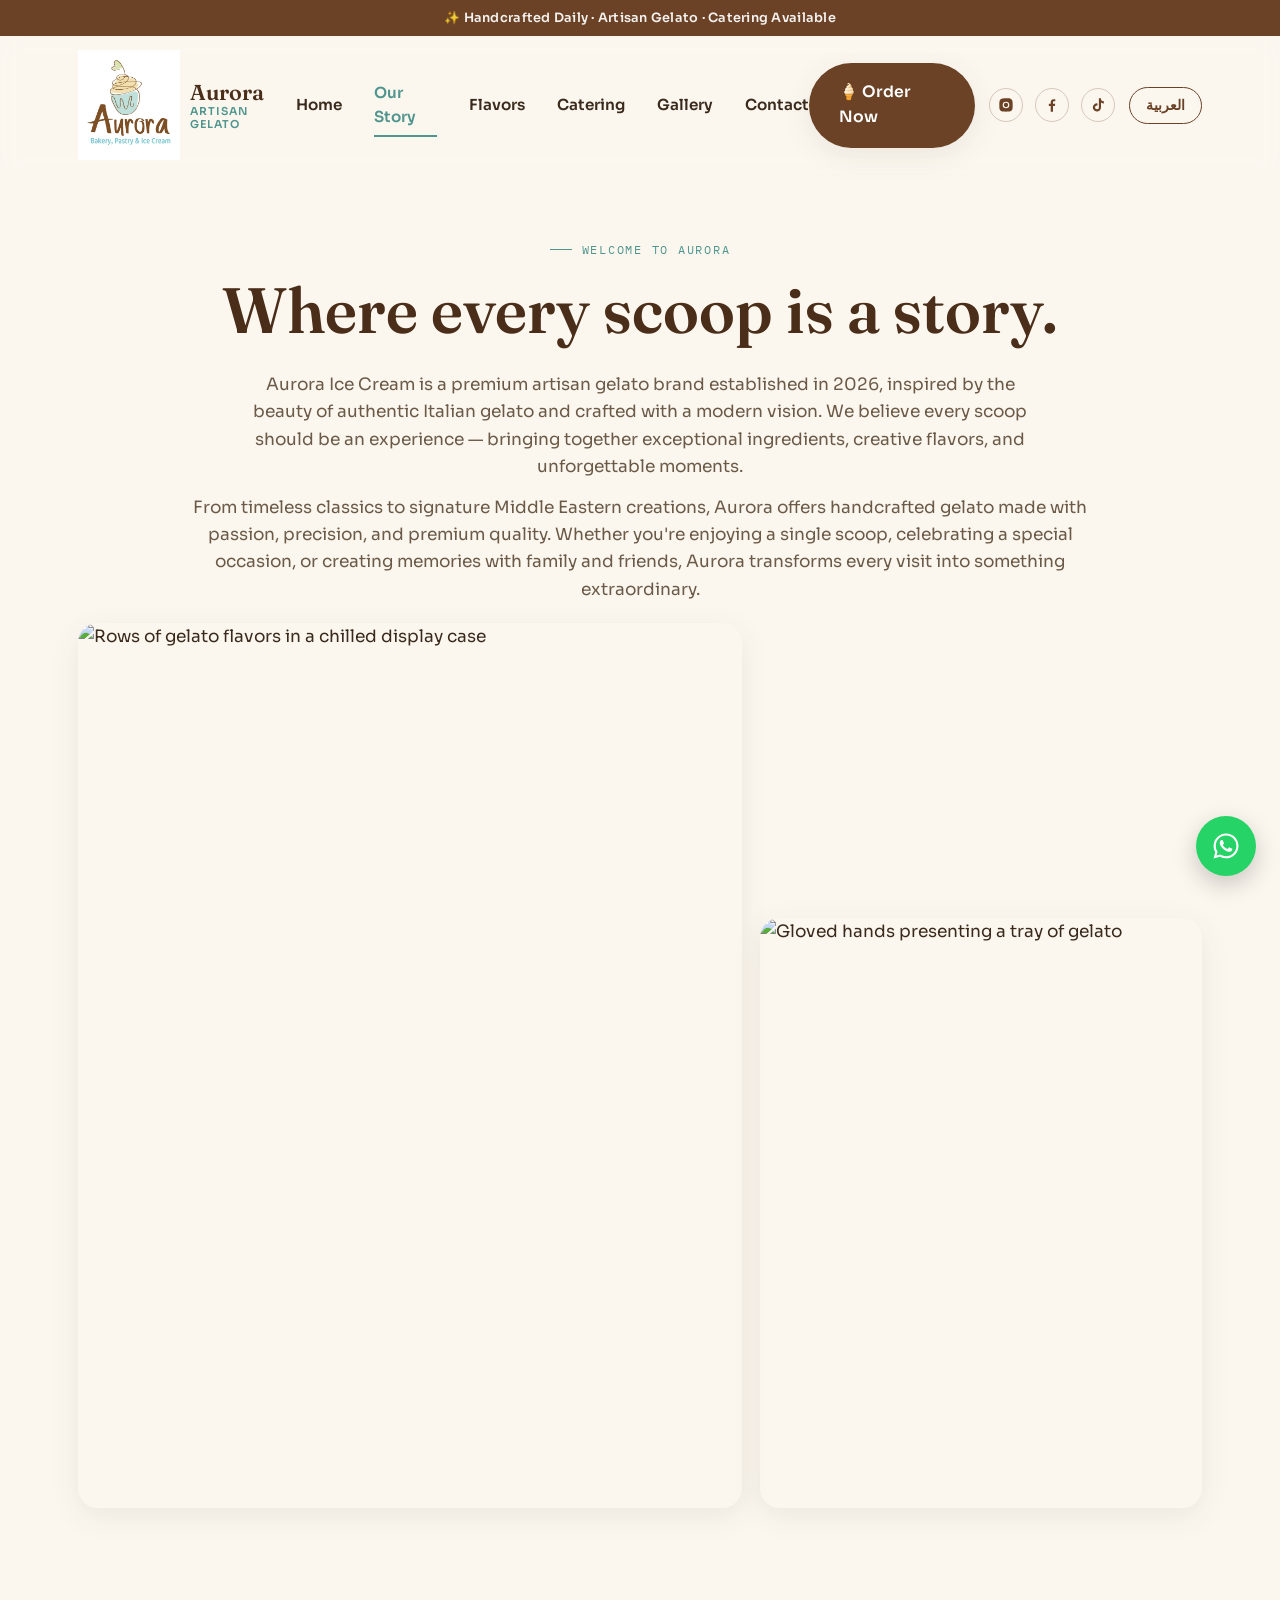
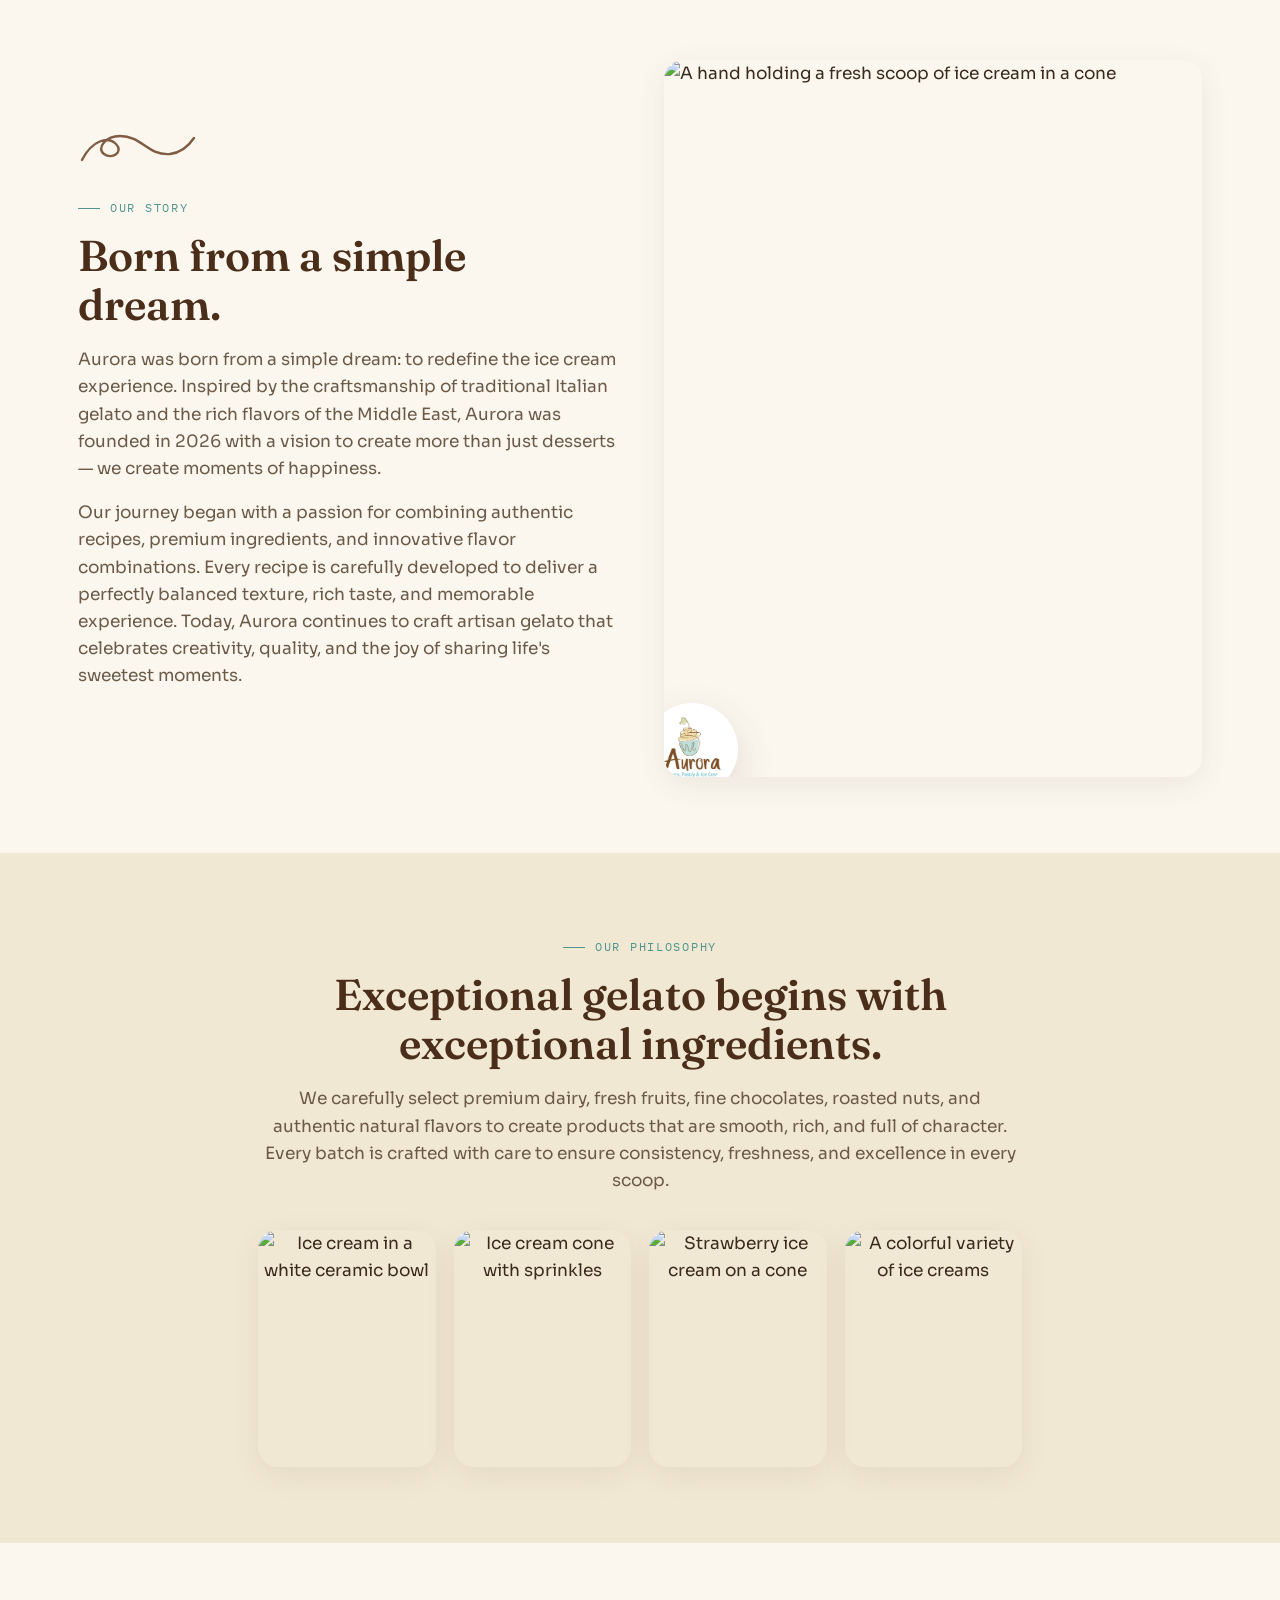
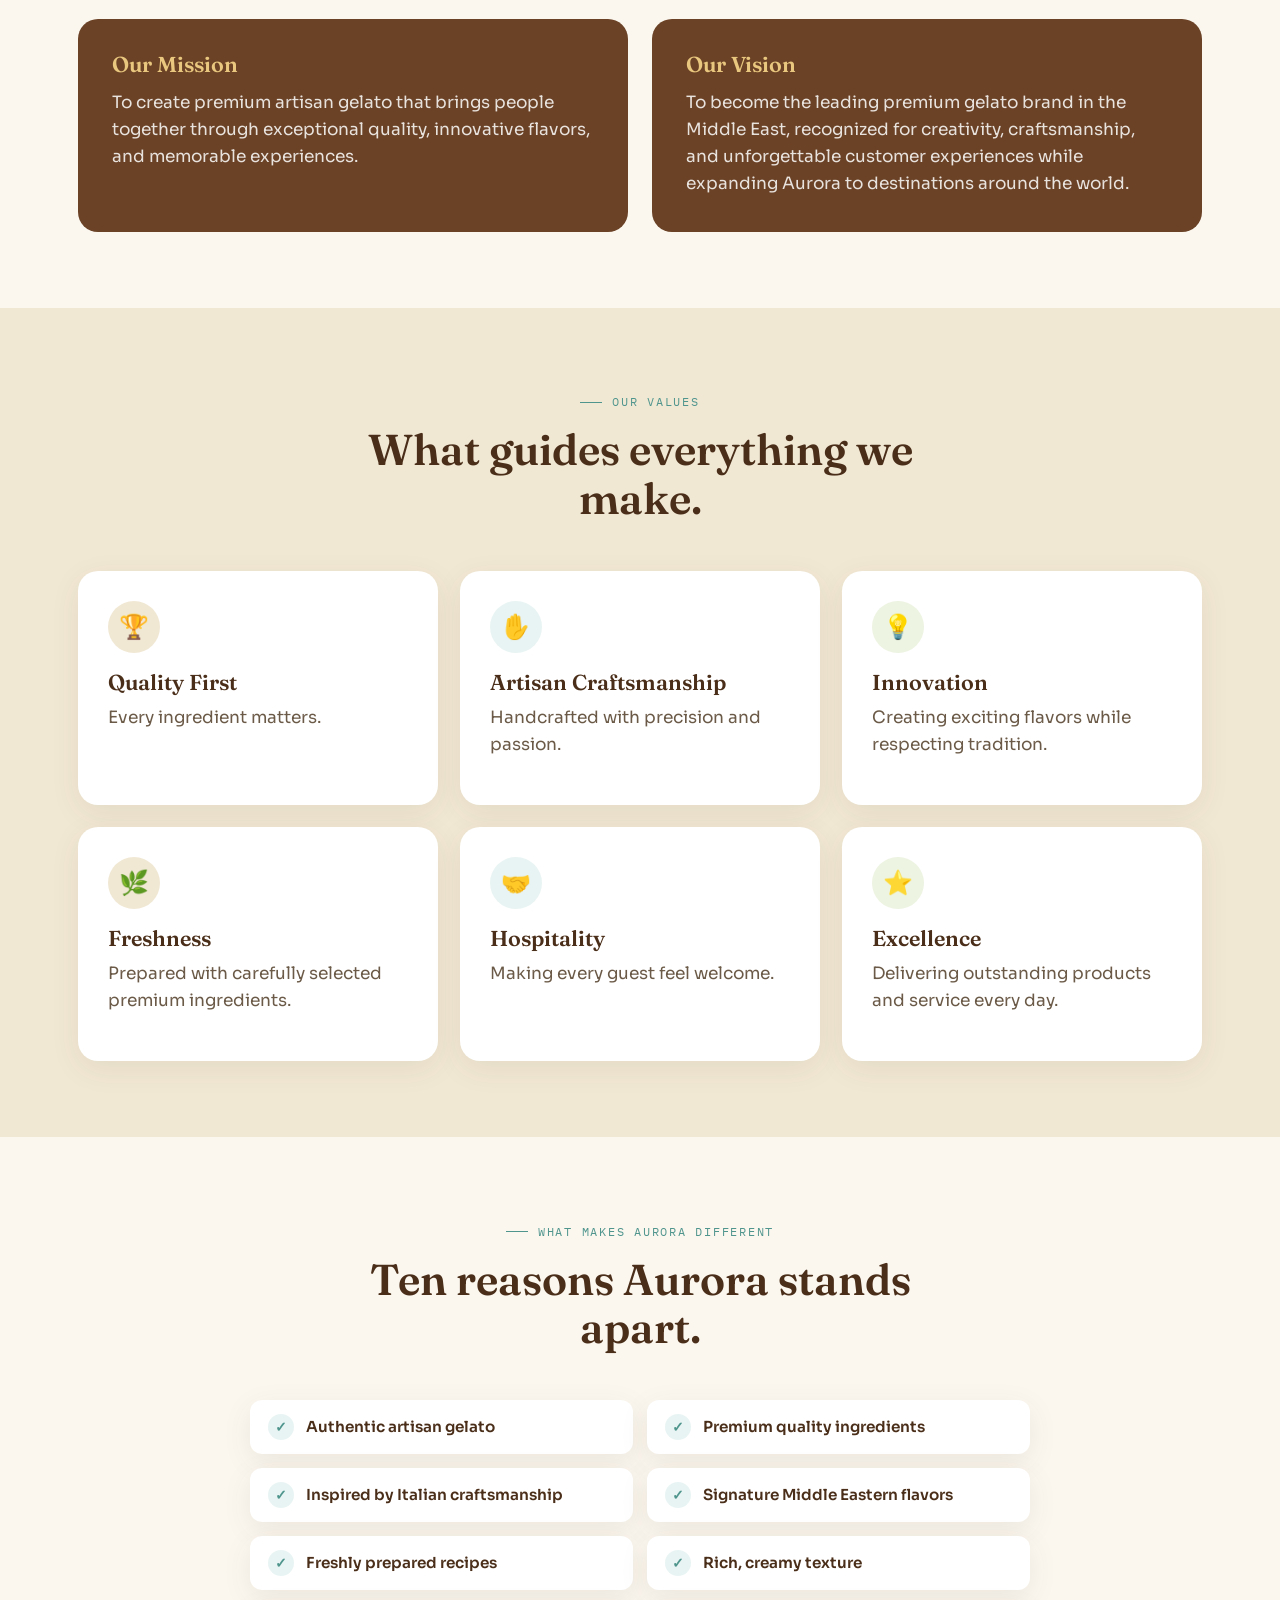
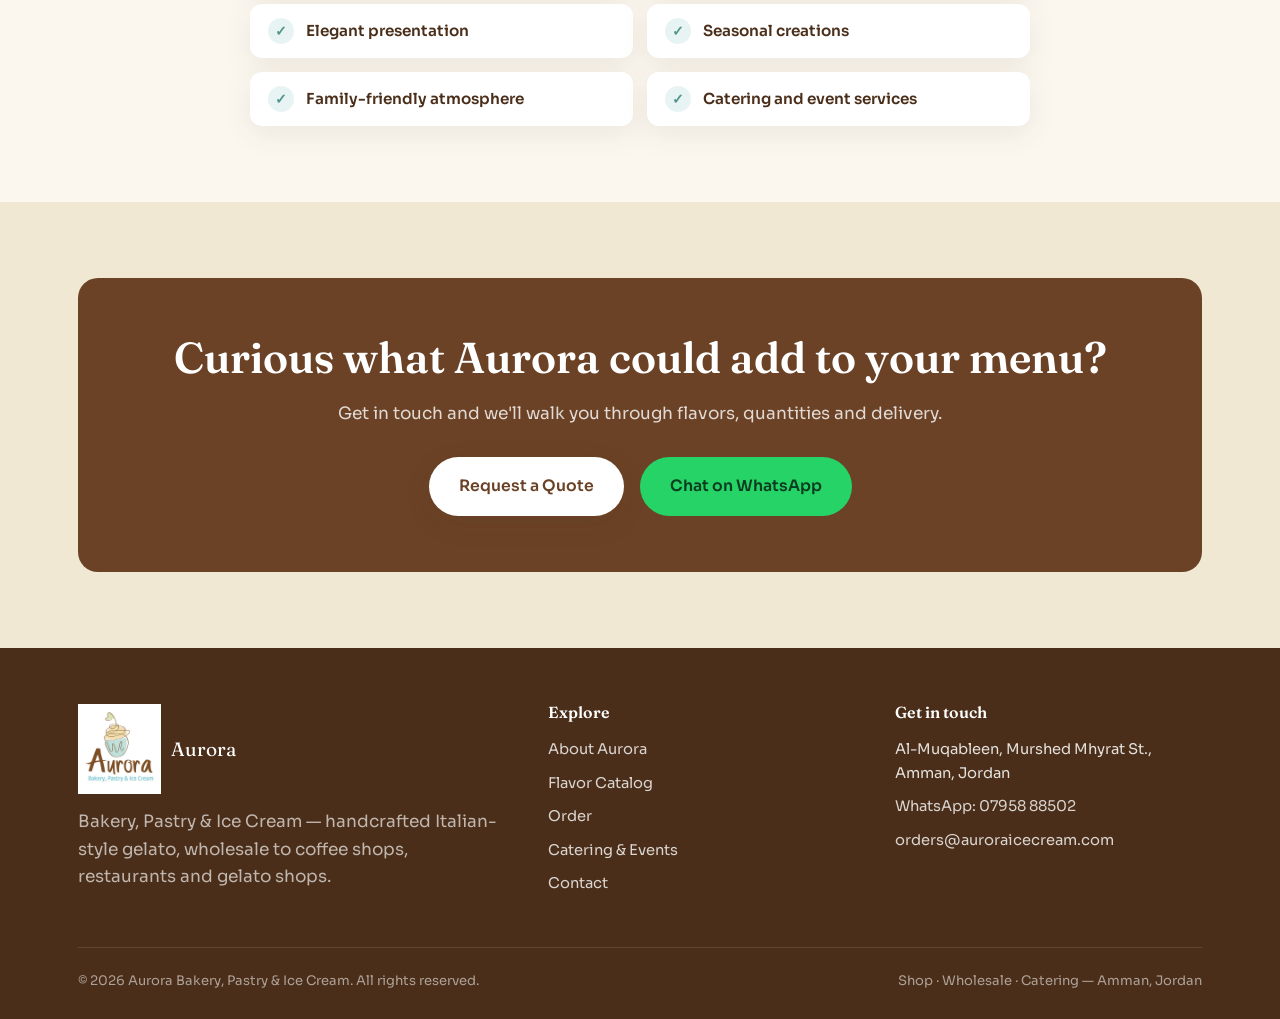
==== commit a705645c: "CHANGE V8" ====
--- a/about.html
+++ b/about.html
@@ -13,19 +13,25 @@
 </head>
 <body>
 
+<div class="announce-bar" data-i18n="announce.bar">✨ Handcrafted Daily · Artisan Gelato · Catering Available</div>
 <header class="site-header">
   <div class="nav-inner">
-    <a href="index.html" class="brand"><img src="assets/logo.jpg" alt="Aurora logo"> Aurora</a>
+    <a href="index.html" class="brand"><img src="assets/logo.jpg" alt="Aurora logo"><span class="brand-text"><span class="brand-name">Aurora</span><span class="brand-tagline" data-i18n="brand.tagline">Artisan Gelato</span></span></a>
     <nav class="primary-nav">
       <a href="index.html" data-i18n="nav.home">Home</a>
-      <a href="about.html" class="active" data-i18n="nav.about">About</a>
+      <a href="about.html" class="active" data-i18n="nav.about">Our Story</a>
       <a href="flavors.html" data-i18n="nav.flavors">Flavors</a>
-      <a href="order.html" data-i18n="nav.order">Order</a>
       <a href="catering.html" data-i18n="nav.catering">Catering</a>
+      <a href="gallery.html" data-i18n="nav.gallery">Gallery</a>
       <a href="contact.html" data-i18n="nav.contact">Contact</a>
     </nav>
     <div class="nav-cta">
-      <a href="order.html" class="btn btn-primary"><span class="btn-text" data-i18n="nav.cta.quote">Request a Quote</span></a>
+      <a href="order.html" class="btn btn-primary"><span class="btn-text" data-i18n="nav.cta.quote">🍦 Order Now</span></a>
+      <div class="social-icons">
+        <a href="#" aria-label="Instagram"><svg viewBox="0 0 24 24"><path d="M12 2c2.7 0 3.05.01 4.12.06 1.07.05 1.79.22 2.43.46.66.25 1.22.6 1.77 1.15.55.55.9 1.11 1.15 1.77.24.64.41 1.36.46 2.43.05 1.07.06 1.42.06 4.12s-.01 3.05-.06 4.12c-.05 1.07-.22 1.79-.46 2.43a4.9 4.9 0 0 1-1.15 1.77 4.9 4.9 0 0 1-1.77 1.15c-.64.24-1.36.41-2.43.46-1.07.05-1.42.06-4.12.06s-3.05-.01-4.12-.06c-1.07-.05-1.79-.22-2.43-.46a4.9 4.9 0 0 1-1.77-1.15 4.9 4.9 0 0 1-1.15-1.77c-.24-.64-.41-1.36-.46-2.43C2.01 15.05 2 14.7 2 12s.01-3.05.06-4.12c.05-1.07.22-1.79.46-2.43.25-.66.6-1.22 1.15-1.77A4.9 4.9 0 0 1 5.44 2.53c.64-.24 1.36-.41 2.43-.46C8.95 2.01 9.3 2 12 2zm0 5a5 5 0 1 0 0 10 5 5 0 0 0 0-10zm0 8.2a3.2 3.2 0 1 1 0-6.4 3.2 3.2 0 0 1 0 6.4zm5.2-8.4a1.17 1.17 0 1 1-2.34 0 1.17 1.17 0 0 1 2.34 0z"/></svg></a>
+        <a href="#" aria-label="Facebook"><svg viewBox="0 0 24 24"><path d="M13.5 22v-8.5h2.85l.43-3.31H13.5V8.06c0-.96.27-1.61 1.64-1.61h1.75V3.5c-.3-.04-1.34-.13-2.55-.13-2.52 0-4.25 1.54-4.25 4.36v2.44H7.24v3.31h2.85V22h3.41z"/></svg></a>
+        <a href="#" aria-label="TikTok"><svg viewBox="0 0 24 24"><path d="M16.5 2h-3.2v13.6a2.9 2.9 0 1 1-2.05-2.77V9.6a6.13 6.13 0 1 0 5.25 6.07V8.3a7.4 7.4 0 0 0 4.3 1.38V6.5a4.2 4.2 0 0 1-4.3-4.5z"/></svg></a>
+      </div>
       <button class="lang-toggle" data-i18n="lang.toggle">العربية</button>
       <button class="menu-toggle" aria-label="Toggle menu" aria-expanded="false"><span></span><span></span><span></span></button>
     </div>
--- a/css/main.css
+++ b/css/main.css
@@ -902,3 +902,92 @@
 }
 .gallery-grid .photo-panel { aspect-ratio: 3/4; }
 @media (max-width: 900px) { .gallery-grid { grid-template-columns: repeat(2, 1fr); } }
+
+/* =========================================================
+   HEADER UPGRADE: announcement bar, tagline, sticky-scroll,
+   social icons, gallery masonry
+   ========================================================= */
+
+/* ---------- Announcement bar ---------- */
+.announce-bar {
+  background: var(--brown);
+  color: rgba(255,255,255,0.92);
+  text-align: center;
+  font-size: 0.8rem;
+  font-weight: 600;
+  letter-spacing: 0.02em;
+  padding: 8px 16px;
+}
+
+/* ---------- Brand + tagline ---------- */
+.brand-text { display: flex; flex-direction: column; line-height: 1.15; }
+.brand-name { font-size: 1.35rem; }
+.brand-tagline {
+  font-family: var(--font-body);
+  font-size: 0.68rem;
+  font-weight: 600;
+  letter-spacing: 0.09em;
+  text-transform: uppercase;
+  color: var(--teal-deep);
+}
+
+/* ---------- Sticky header scroll transition ---------- */
+header.site-header {
+  transition: background 0.25s ease, box-shadow 0.25s ease, backdrop-filter 0.25s ease;
+}
+header.site-header.at-top {
+  background: rgba(251, 247, 239, 0.0);
+  border-bottom-color: transparent;
+  box-shadow: none;
+}
+header.site-header.scrolled {
+  background: rgba(251, 247, 239, 0.92);
+  box-shadow: 0 4px 20px rgba(74,46,25,0.08);
+}
+
+/* ---------- Social icons ---------- */
+.social-icons { display: flex; align-items: center; gap: 12px; }
+.social-icons a {
+  width: 34px; height: 34px;
+  border-radius: 50%;
+  display: flex; align-items: center; justify-content: center;
+  color: var(--brown);
+  border: 1.5px solid rgba(107,66,38,0.25);
+  transition: 0.18s ease;
+}
+.social-icons a:hover { background: var(--brown); color: var(--white); border-color: var(--brown); }
+.social-icons svg { width: 16px; height: 16px; fill: currentColor; }
+
+/* ---------- Order Now button with icon ---------- */
+.btn-order-icon { font-size: 1rem; line-height: 1; }
+
+/* ---------- Gallery masonry ---------- */
+.gallery-section-title {
+  font-family: var(--font-mono);
+  font-size: 0.78rem;
+  letter-spacing: 0.1em;
+  text-transform: uppercase;
+  color: var(--teal-deep);
+  margin: 40px 0 16px;
+}
+.gallery-section-title:first-child { margin-top: 0; }
+.masonry-row { display: grid; gap: 14px; grid-auto-flow: column; grid-auto-columns: 1fr; margin-bottom: 14px; }
+.masonry-row img {
+  width: 100%; height: 100%;
+  object-fit: cover;
+  border-radius: var(--radius-sm);
+  box-shadow: var(--shadow);
+  aspect-ratio: 4/5;
+}
+.masonry-row.wide img { aspect-ratio: 4/3; }
+@media (max-width: 800px) {
+  .masonry-row { grid-auto-flow: row; grid-template-columns: repeat(2, 1fr); }
+}
+
+/* ---------- RTL support for header upgrade ---------- */
+[dir="rtl"] .brand-text { align-items: flex-end; }
+[dir="rtl"] .social-icons { flex-direction: row-reverse; }
+[dir="rtl"] .masonry-row { direction: rtl; }
+@media (max-width: 860px) {
+  .social-icons { display: none; }
+}
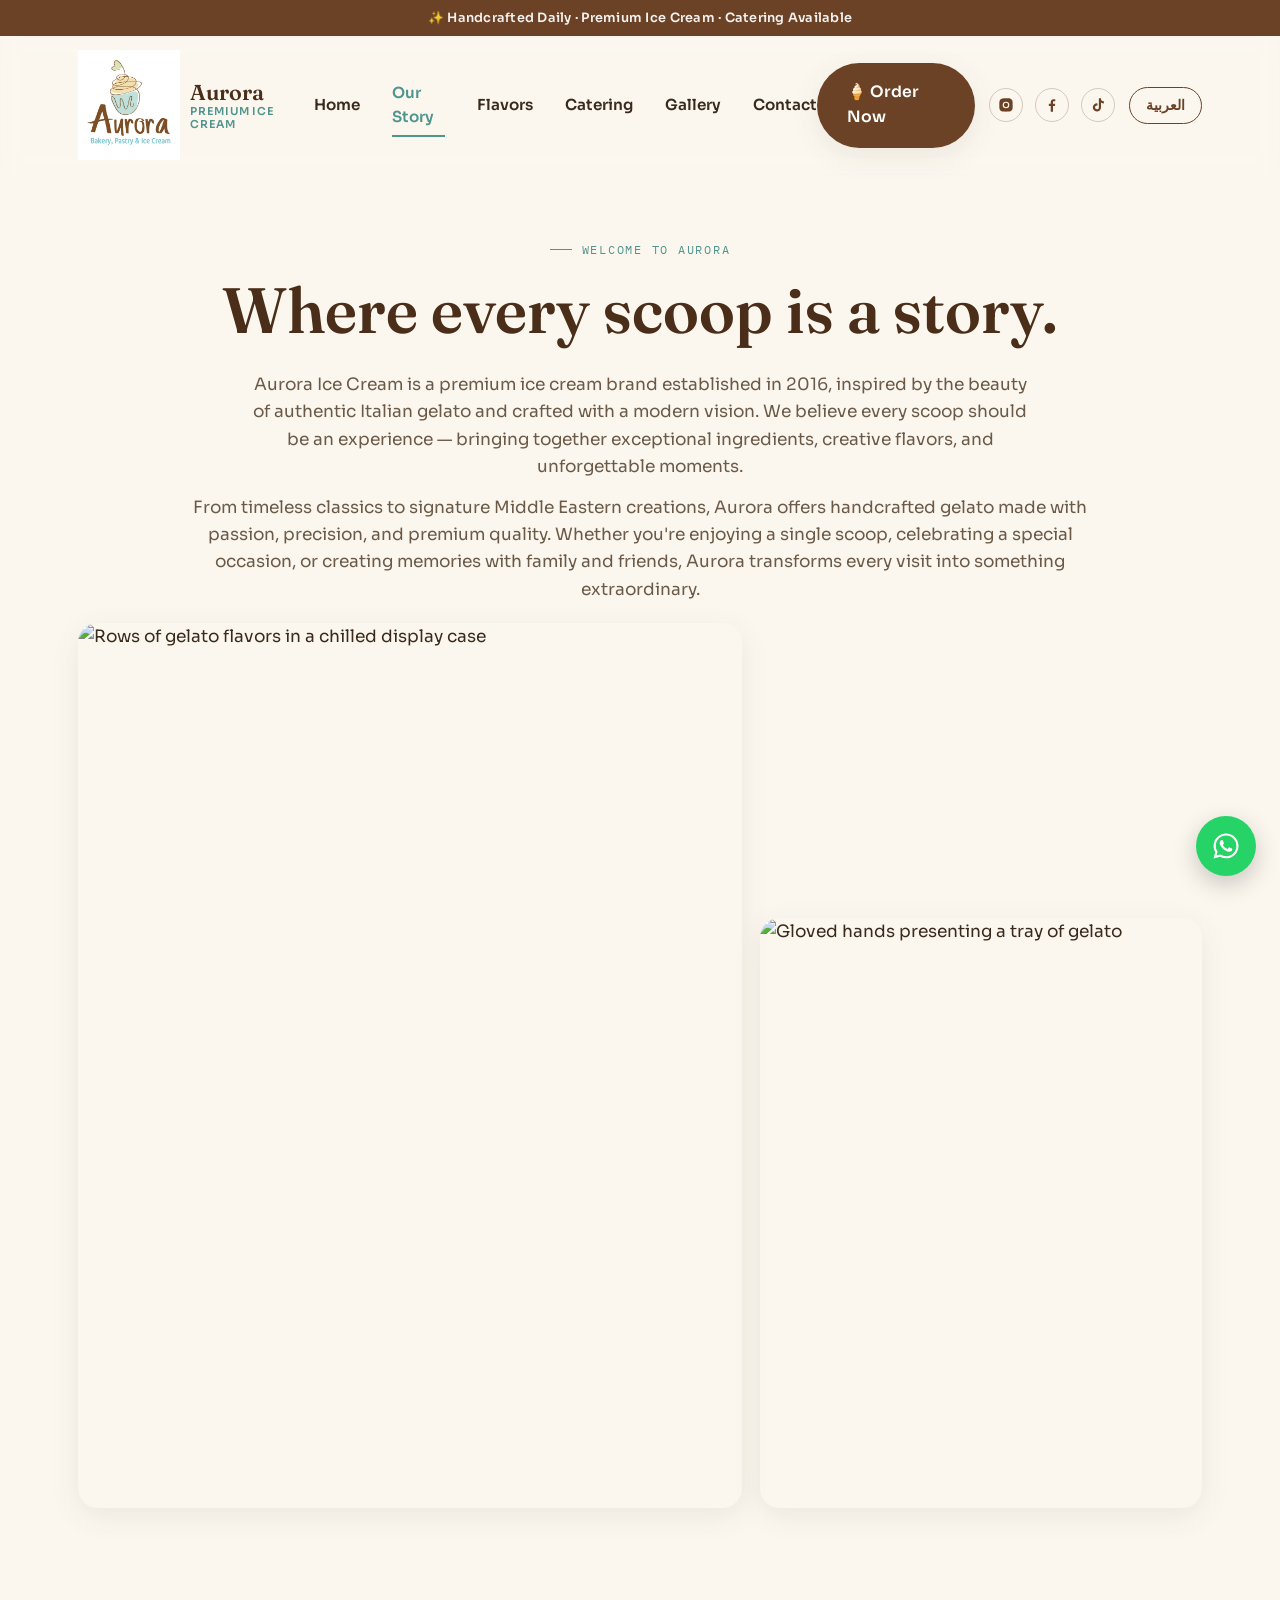
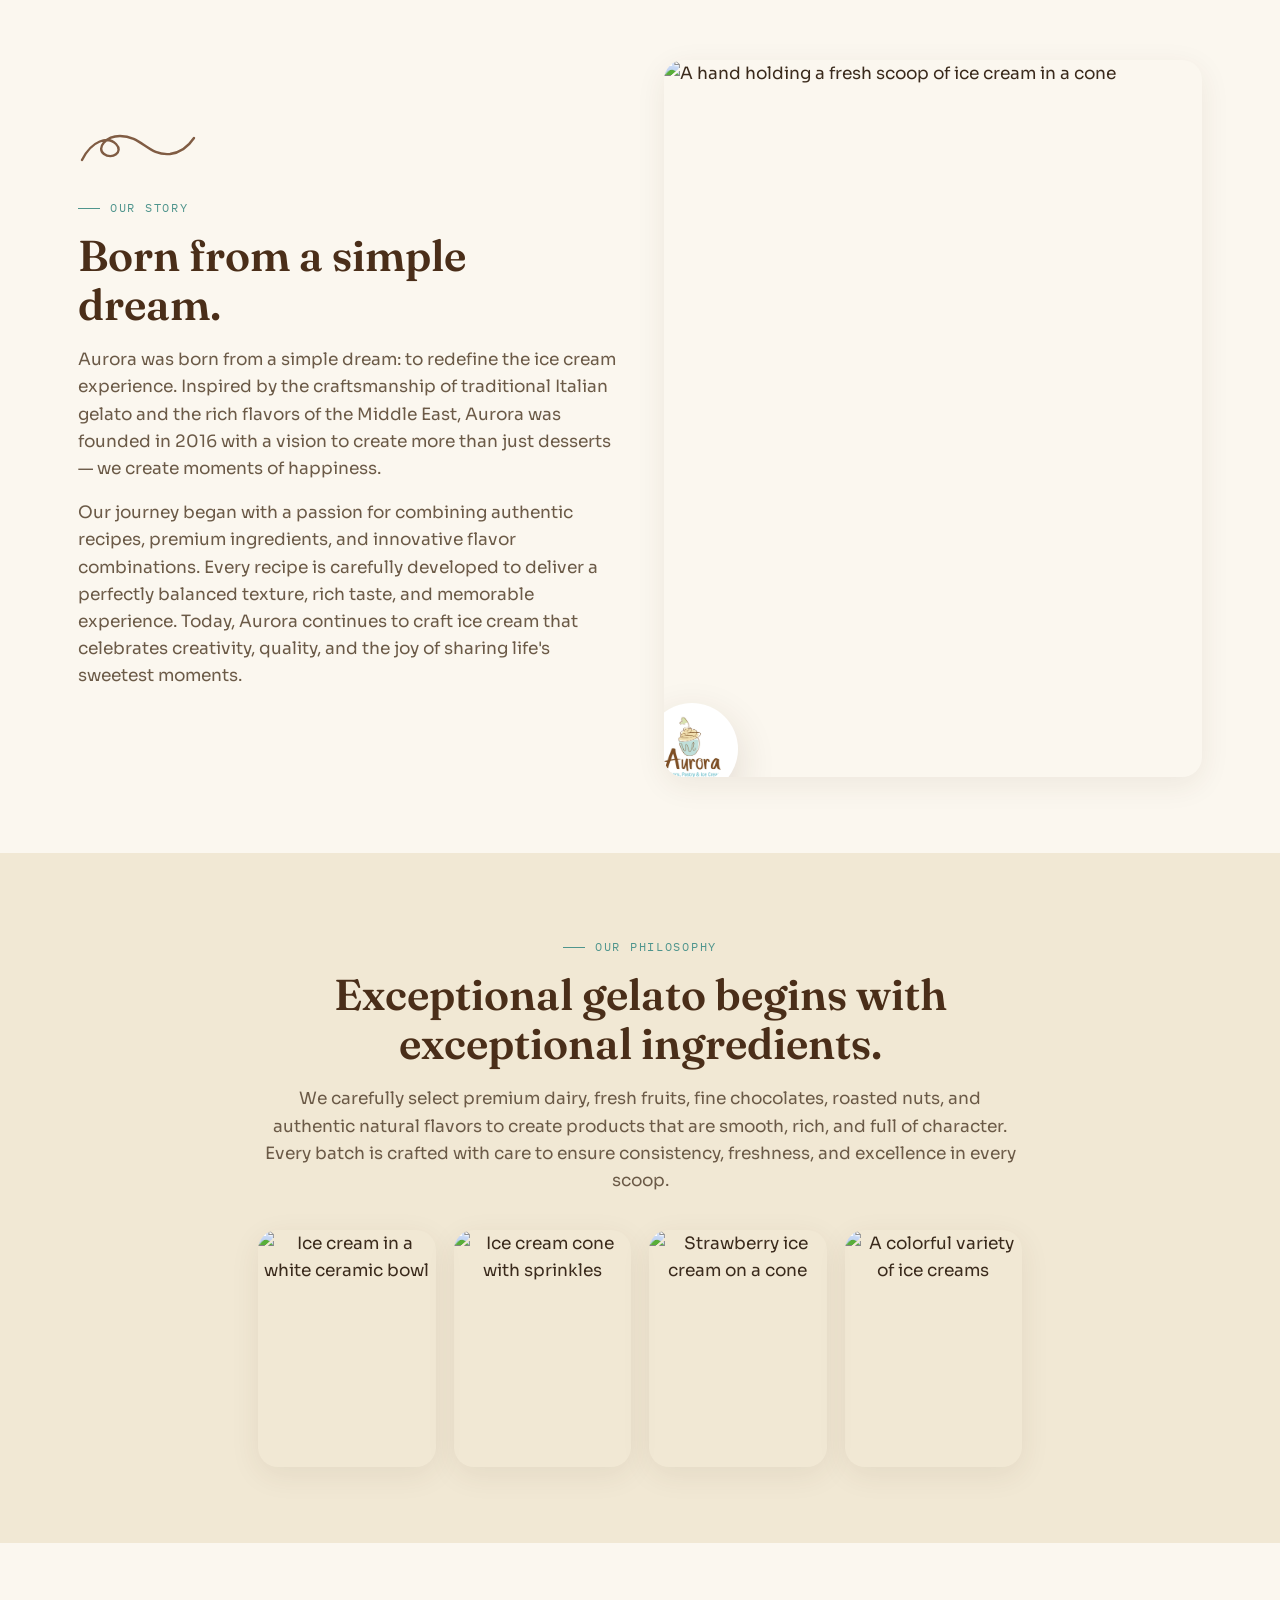
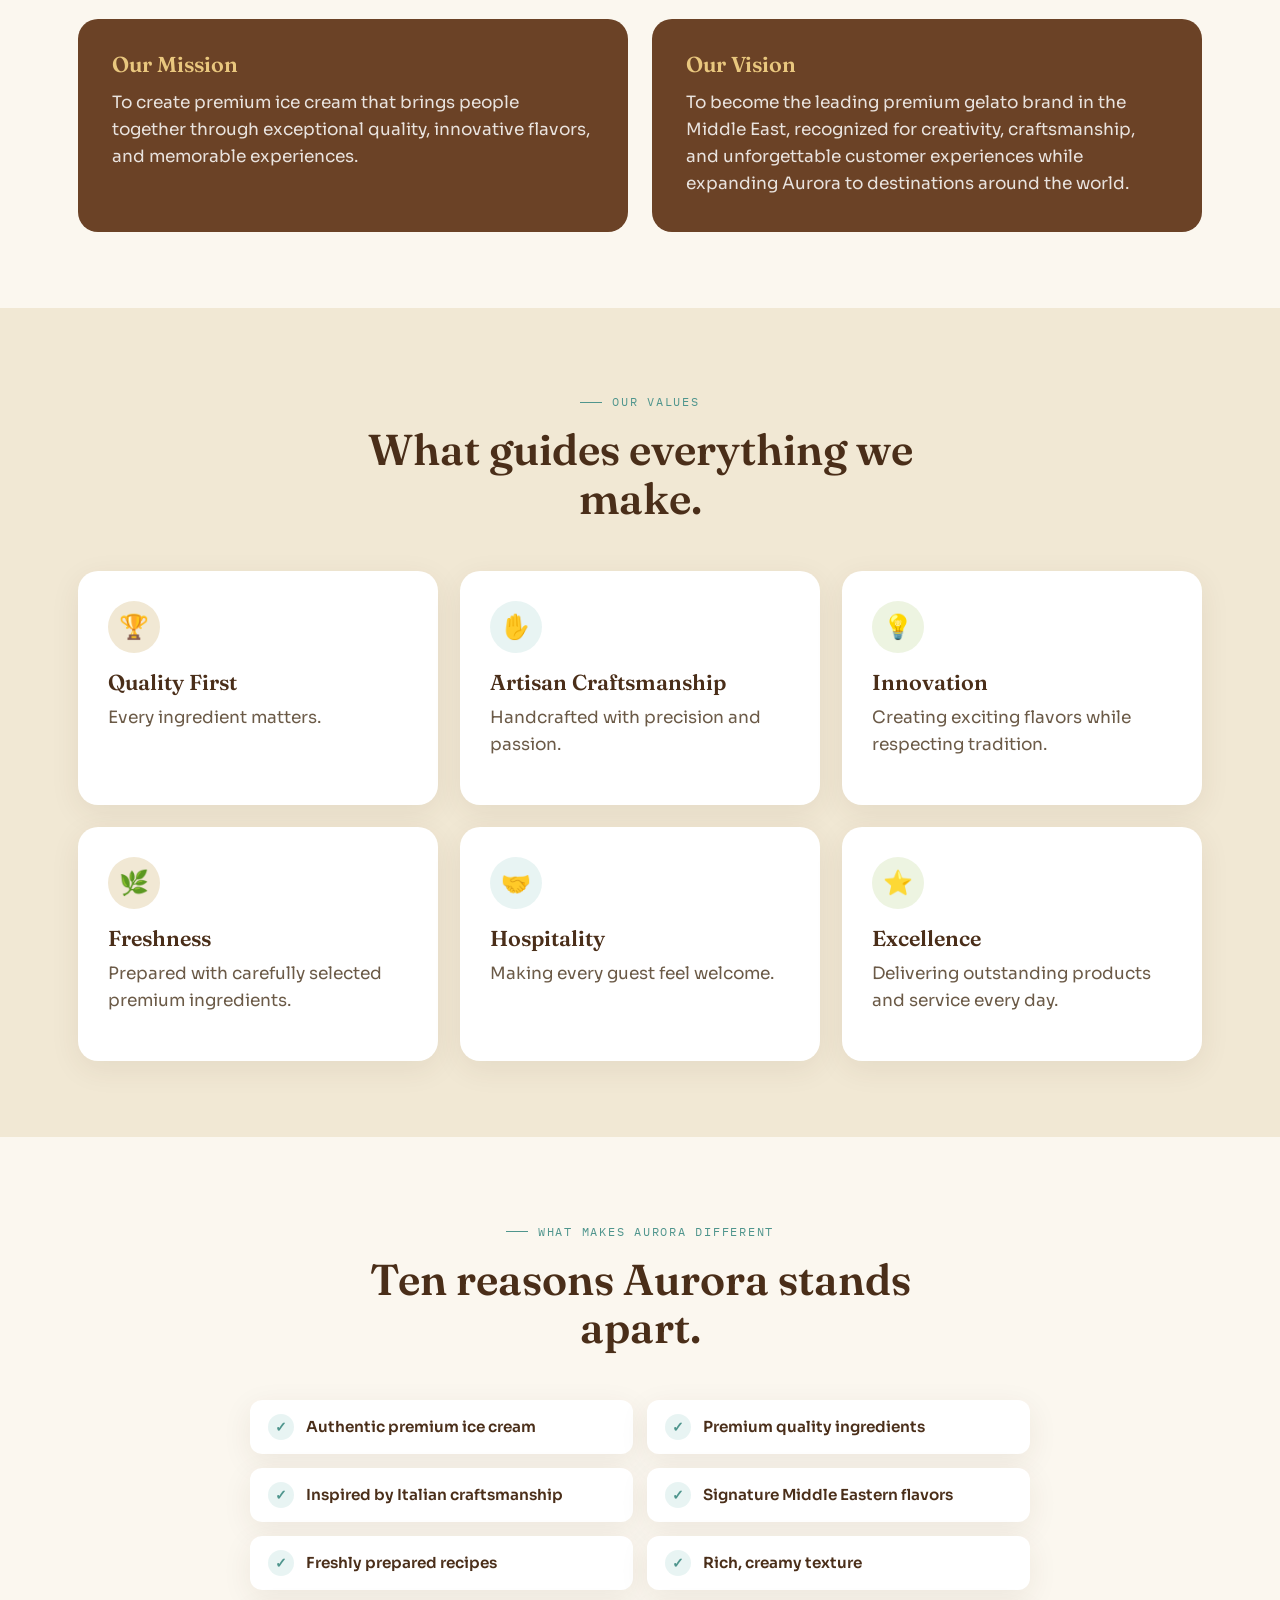
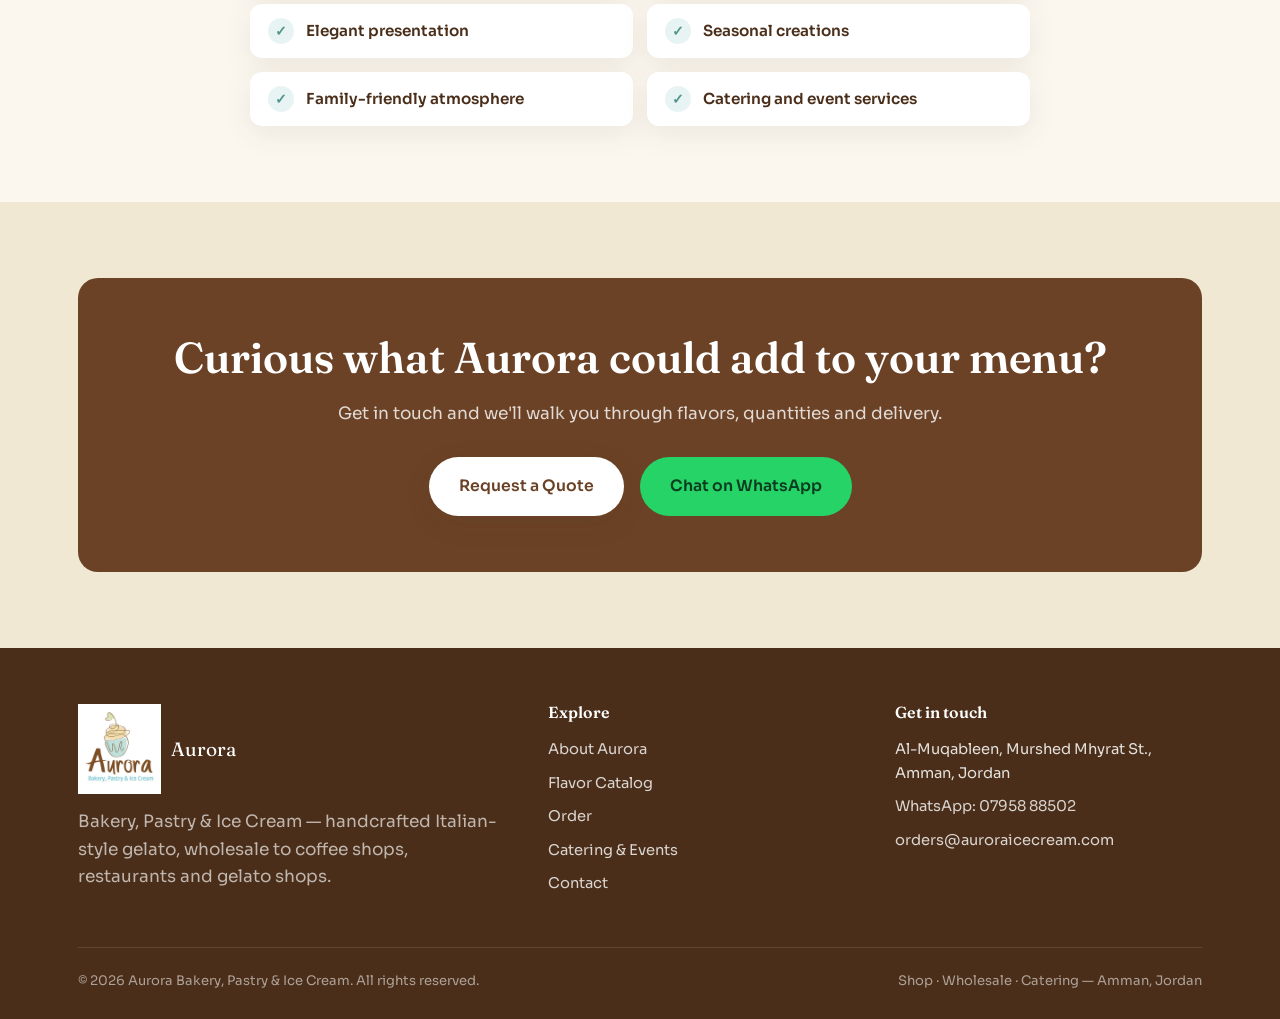
==== commit 4a1828af: "CHANGE V10" ====
--- a/about.html
+++ b/about.html
@@ -4,7 +4,7 @@
 <meta charset="UTF-8">
 <meta name="viewport" content="width=device-width, initial-scale=1.0">
 <title>About Aurora — Where Every Scoop is a Story</title>
-<meta name="description" content="Aurora is a premium artisan gelato brand founded in 2026, inspired by Italian craftsmanship and Middle Eastern flavors — serving retail guests, wholesale partners, and events across Amman.">
+<meta name="description" content="Aurora is a premium ice cream brand founded in 2016, inspired by Italian craftsmanship and Middle Eastern flavors — serving retail guests, wholesale partners, and events across Amman.">
 <link rel="icon" href="assets/logo.jpg">
 <link rel="preconnect" href="https://fonts.googleapis.com">
 <link rel="preconnect" href="https://fonts.gstatic.com" crossorigin>
@@ -13,10 +13,10 @@
 </head>
 <body>
 
-<div class="announce-bar" data-i18n="announce.bar">✨ Handcrafted Daily · Artisan Gelato · Catering Available</div>
+<div class="announce-bar" data-i18n="announce.bar">✨ Handcrafted Daily · Premium Ice Cream · Catering Available</div>
 <header class="site-header">
   <div class="nav-inner">
-    <a href="index.html" class="brand"><img src="assets/logo.jpg" alt="Aurora logo"><span class="brand-text"><span class="brand-name">Aurora</span><span class="brand-tagline" data-i18n="brand.tagline">Artisan Gelato</span></span></a>
+    <a href="index.html" class="brand"><img src="assets/logo.jpg" alt="Aurora logo"><span class="brand-text"><span class="brand-name">Aurora</span><span class="brand-tagline" data-i18n="brand.tagline">Premium Ice Cream</span></span></a>
     <nav class="primary-nav">
       <a href="index.html" data-i18n="nav.home">Home</a>
       <a href="about.html" class="active" data-i18n="nav.about">Our Story</a>
@@ -28,8 +28,8 @@
     <div class="nav-cta">
       <a href="order.html" class="btn btn-primary"><span class="btn-text" data-i18n="nav.cta.quote">🍦 Order Now</span></a>
       <div class="social-icons">
-        <a href="#" aria-label="Instagram"><svg viewBox="0 0 24 24"><path d="M12 2c2.7 0 3.05.01 4.12.06 1.07.05 1.79.22 2.43.46.66.25 1.22.6 1.77 1.15.55.55.9 1.11 1.15 1.77.24.64.41 1.36.46 2.43.05 1.07.06 1.42.06 4.12s-.01 3.05-.06 4.12c-.05 1.07-.22 1.79-.46 2.43a4.9 4.9 0 0 1-1.15 1.77 4.9 4.9 0 0 1-1.77 1.15c-.64.24-1.36.41-2.43.46-1.07.05-1.42.06-4.12.06s-3.05-.01-4.12-.06c-1.07-.05-1.79-.22-2.43-.46a4.9 4.9 0 0 1-1.77-1.15 4.9 4.9 0 0 1-1.15-1.77c-.24-.64-.41-1.36-.46-2.43C2.01 15.05 2 14.7 2 12s.01-3.05.06-4.12c.05-1.07.22-1.79.46-2.43.25-.66.6-1.22 1.15-1.77A4.9 4.9 0 0 1 5.44 2.53c.64-.24 1.36-.41 2.43-.46C8.95 2.01 9.3 2 12 2zm0 5a5 5 0 1 0 0 10 5 5 0 0 0 0-10zm0 8.2a3.2 3.2 0 1 1 0-6.4 3.2 3.2 0 0 1 0 6.4zm5.2-8.4a1.17 1.17 0 1 1-2.34 0 1.17 1.17 0 0 1 2.34 0z"/></svg></a>
-        <a href="#" aria-label="Facebook"><svg viewBox="0 0 24 24"><path d="M13.5 22v-8.5h2.85l.43-3.31H13.5V8.06c0-.96.27-1.61 1.64-1.61h1.75V3.5c-.3-.04-1.34-.13-2.55-.13-2.52 0-4.25 1.54-4.25 4.36v2.44H7.24v3.31h2.85V22h3.41z"/></svg></a>
+        <a href="https://www.instagram.com/auroraicecream.jo/" target="_blank" rel="noopener" aria-label="Instagram"><svg viewBox="0 0 24 24"><path d="M12 2c2.7 0 3.05.01 4.12.06 1.07.05 1.79.22 2.43.46.66.25 1.22.6 1.77 1.15.55.55.9 1.11 1.15 1.77.24.64.41 1.36.46 2.43.05 1.07.06 1.42.06 4.12s-.01 3.05-.06 4.12c-.05 1.07-.22 1.79-.46 2.43a4.9 4.9 0 0 1-1.15 1.77 4.9 4.9 0 0 1-1.77 1.15c-.64.24-1.36.41-2.43.46-1.07.05-1.42.06-4.12.06s-3.05-.01-4.12-.06c-1.07-.05-1.79-.22-2.43-.46a4.9 4.9 0 0 1-1.77-1.15 4.9 4.9 0 0 1-1.15-1.77c-.24-.64-.41-1.36-.46-2.43C2.01 15.05 2 14.7 2 12s.01-3.05.06-4.12c.05-1.07.22-1.79.46-2.43.25-.66.6-1.22 1.15-1.77A4.9 4.9 0 0 1 5.44 2.53c.64-.24 1.36-.41 2.43-.46C8.95 2.01 9.3 2 12 2zm0 5a5 5 0 1 0 0 10 5 5 0 0 0 0-10zm0 8.2a3.2 3.2 0 1 1 0-6.4 3.2 3.2 0 0 1 0 6.4zm5.2-8.4a1.17 1.17 0 1 1-2.34 0 1.17 1.17 0 0 1 2.34 0z"/></svg></a>
+        <a href="https://www.facebook.com/100029105186446" target="_blank" rel="noopener" aria-label="Facebook"><svg viewBox="0 0 24 24"><path d="M13.5 22v-8.5h2.85l.43-3.31H13.5V8.06c0-.96.27-1.61 1.64-1.61h1.75V3.5c-.3-.04-1.34-.13-2.55-.13-2.52 0-4.25 1.54-4.25 4.36v2.44H7.24v3.31h2.85V22h3.41z"/></svg></a>
         <a href="#" aria-label="TikTok"><svg viewBox="0 0 24 24"><path d="M16.5 2h-3.2v13.6a2.9 2.9 0 1 1-2.05-2.77V9.6a6.13 6.13 0 1 0 5.25 6.07V8.3a7.4 7.4 0 0 0 4.3 1.38V6.5a4.2 4.2 0 0 1-4.3-4.5z"/></svg></a>
       </div>
       <button class="lang-toggle" data-i18n="lang.toggle">العربية</button>
@@ -42,7 +42,7 @@
   <div class="wrap">
     <span class="eyebrow" style="justify-content:center" data-i18n="about.hero.eyebrow">Welcome to Aurora</span>
     <h1 data-i18n="about.hero.h1">Where every scoop is a story.</h1>
-    <p data-i18n="about.hero.p">Aurora Ice Cream is a premium artisan gelato brand established in 2026, inspired by the beauty of authentic Italian gelato and crafted with a modern vision. We believe every scoop should be an experience — bringing together exceptional ingredients, creative flavors, and unforgettable moments.</p>
+    <p data-i18n="about.hero.p">Aurora Ice Cream is a premium ice cream brand established in 2016, inspired by the beauty of authentic Italian gelato and crafted with a modern vision. We believe every scoop should be an experience — bringing together exceptional ingredients, creative flavors, and unforgettable moments.</p>
     <p data-i18n="about.hero.p2" style="max-width:70ch;margin:14px auto 0">From timeless classics to signature Middle Eastern creations, Aurora offers handcrafted gelato made with passion, precision, and premium quality. Whether you're enjoying a single scoop, celebrating a special occasion, or creating memories with family and friends, Aurora transforms every visit into something extraordinary.</p>
   </div>
 </section>
@@ -64,8 +64,8 @@
       </svg>
       <span class="eyebrow" data-i18n="about.story.eyebrow">Our Story</span>
       <h2 data-i18n="about.story.h2">Born from a simple dream.</h2>
-      <p data-i18n="about.story.p1">Aurora was born from a simple dream: to redefine the ice cream experience. Inspired by the craftsmanship of traditional Italian gelato and the rich flavors of the Middle East, Aurora was founded in 2026 with a vision to create more than just desserts — we create moments of happiness.</p>
-      <p data-i18n="about.story.p2">Our journey began with a passion for combining authentic recipes, premium ingredients, and innovative flavor combinations. Every recipe is carefully developed to deliver a perfectly balanced texture, rich taste, and memorable experience. Today, Aurora continues to craft artisan gelato that celebrates creativity, quality, and the joy of sharing life's sweetest moments.</p>
+      <p data-i18n="about.story.p1">Aurora was born from a simple dream: to redefine the ice cream experience. Inspired by the craftsmanship of traditional Italian gelato and the rich flavors of the Middle East, Aurora was founded in 2016 with a vision to create more than just desserts — we create moments of happiness.</p>
+      <p data-i18n="about.story.p2">Our journey began with a passion for combining authentic recipes, premium ingredients, and innovative flavor combinations. Every recipe is carefully developed to deliver a perfectly balanced texture, rich taste, and memorable experience. Today, Aurora continues to craft ice cream that celebrates creativity, quality, and the joy of sharing life's sweetest moments.</p>
     </div>
     <div class="hero-photo" style="aspect-ratio:3/4">
       <img src="https://images.unsplash.com/photo-1718810125230-e8e2271354f5?auto=format&fit=crop&w=800&q=80" alt="A hand holding a fresh scoop of ice cream in a cone">
@@ -93,7 +93,7 @@
     <div class="mv-grid">
       <div class="mv-card">
         <h3 data-i18n="about.mission.title">Our Mission</h3>
-        <p data-i18n="about.mission.desc">To create premium artisan gelato that brings people together through exceptional quality, innovative flavors, and memorable experiences.</p>
+        <p data-i18n="about.mission.desc">To create premium ice cream that brings people together through exceptional quality, innovative flavors, and memorable experiences.</p>
       </div>
       <div class="mv-card">
         <h3 data-i18n="about.vision.title">Our Vision</h3>
@@ -151,7 +151,7 @@
       <h2 data-i18n="about.diff.h2">Ten reasons Aurora stands apart.</h2>
     </div>
     <div class="diff-grid">
-      <div class="diff-item"><span class="diff-check">✓</span><span data-i18n="about.diff.1">Authentic artisan gelato</span></div>
+      <div class="diff-item"><span class="diff-check">✓</span><span data-i18n="about.diff.1">Authentic premium ice cream</span></div>
       <div class="diff-item"><span class="diff-check">✓</span><span data-i18n="about.diff.2">Premium quality ingredients</span></div>
       <div class="diff-item"><span class="diff-check">✓</span><span data-i18n="about.diff.3">Inspired by Italian craftsmanship</span></div>
       <div class="diff-item"><span class="diff-check">✓</span><span data-i18n="about.diff.4">Signature Middle Eastern flavors</span></div>
--- a/css/main.css
+++ b/css/main.css
@@ -213,8 +213,8 @@
 
 @media (max-width: 860px) {
   nav.primary-nav {
-    position: fixed;
-    top: 72px; left: 0; right: 0;
+    position: absolute;
+    top: 100%; left: 0; right: 0;
     background: var(--cream);
     flex-direction: column;
     align-items: flex-start;
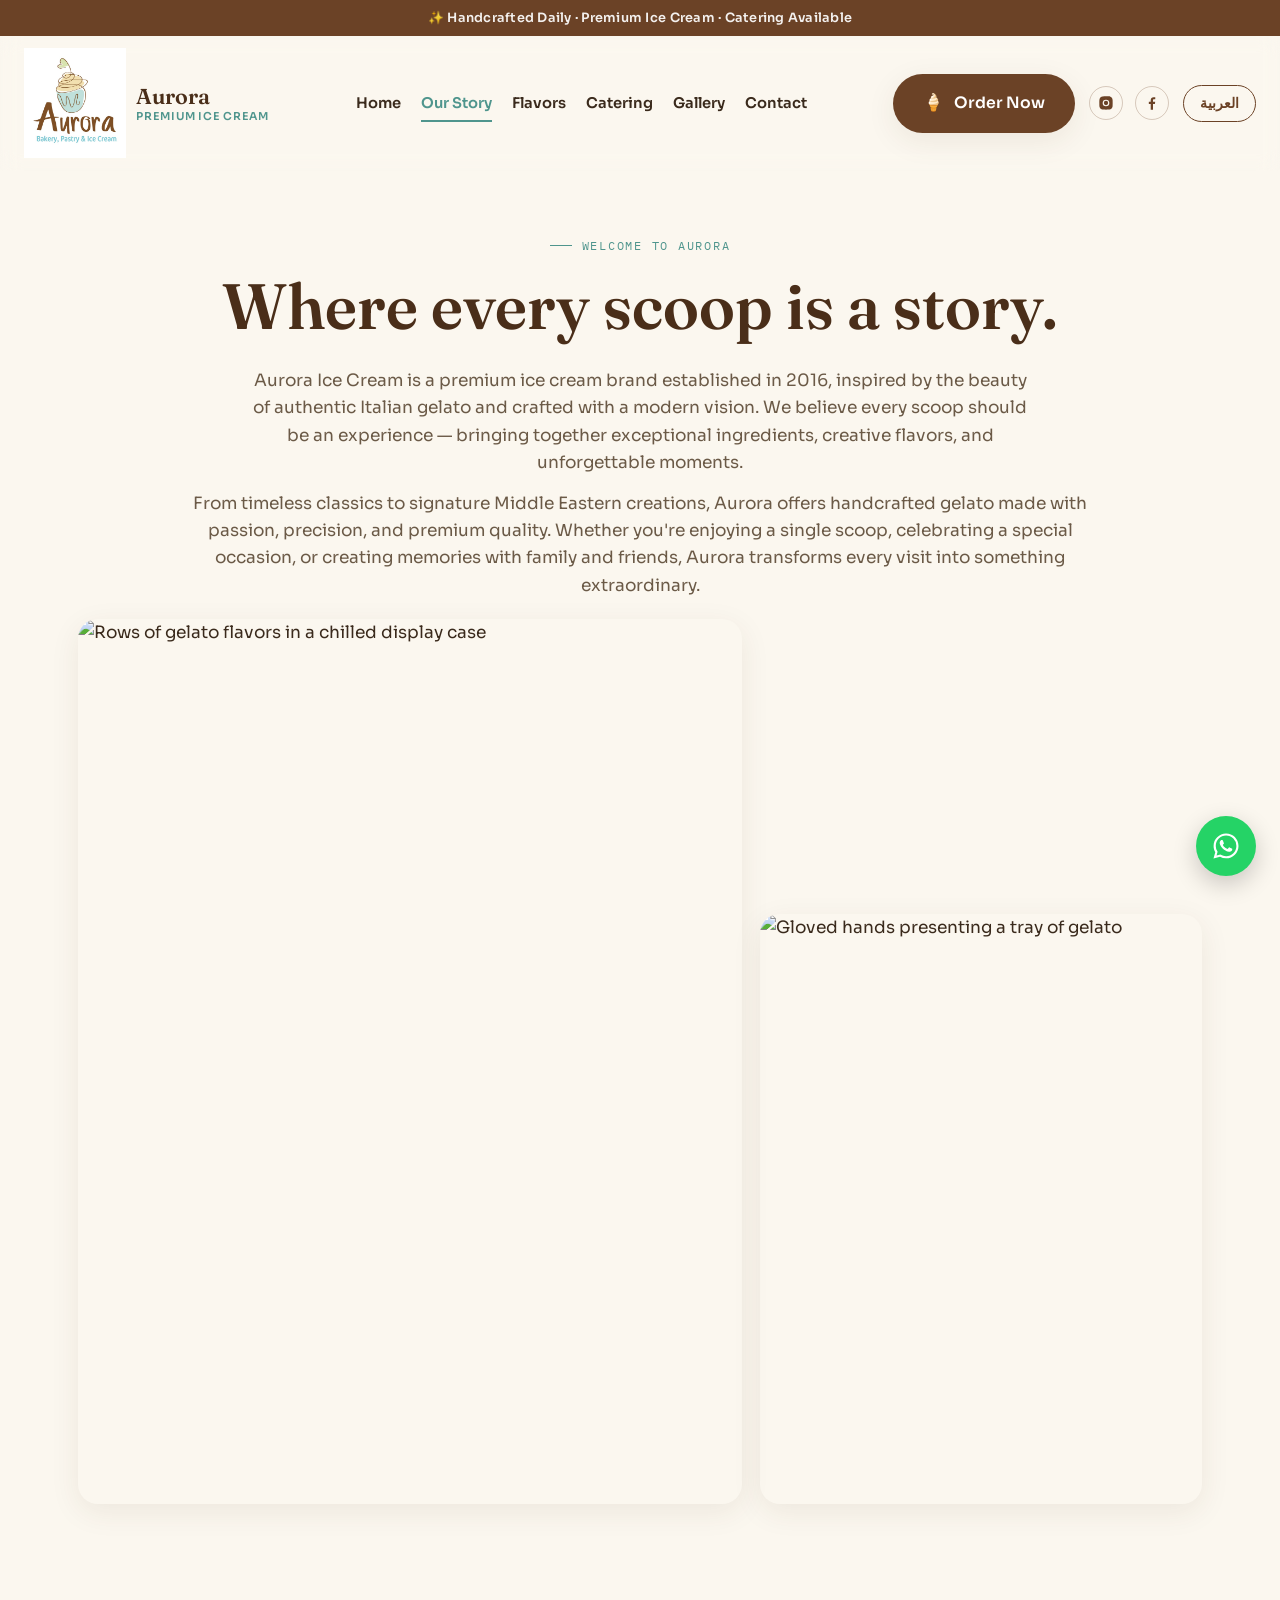
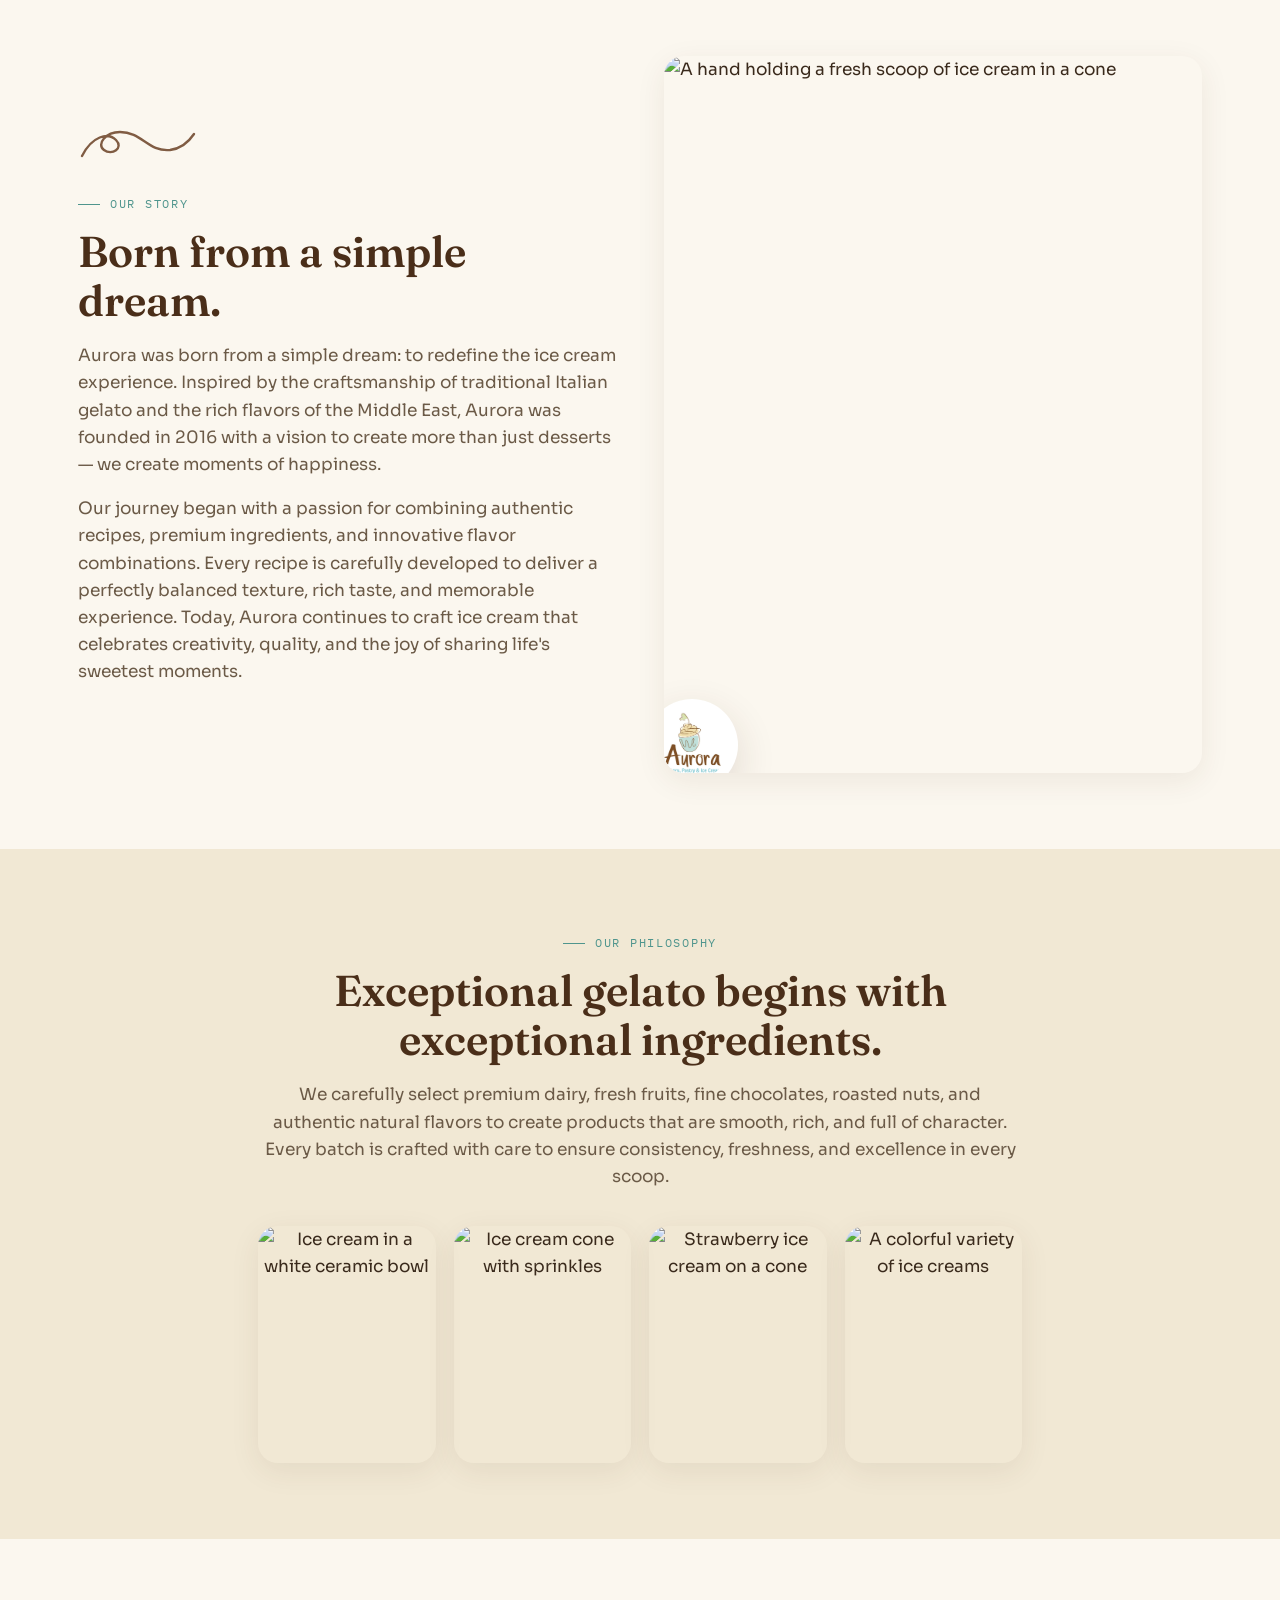
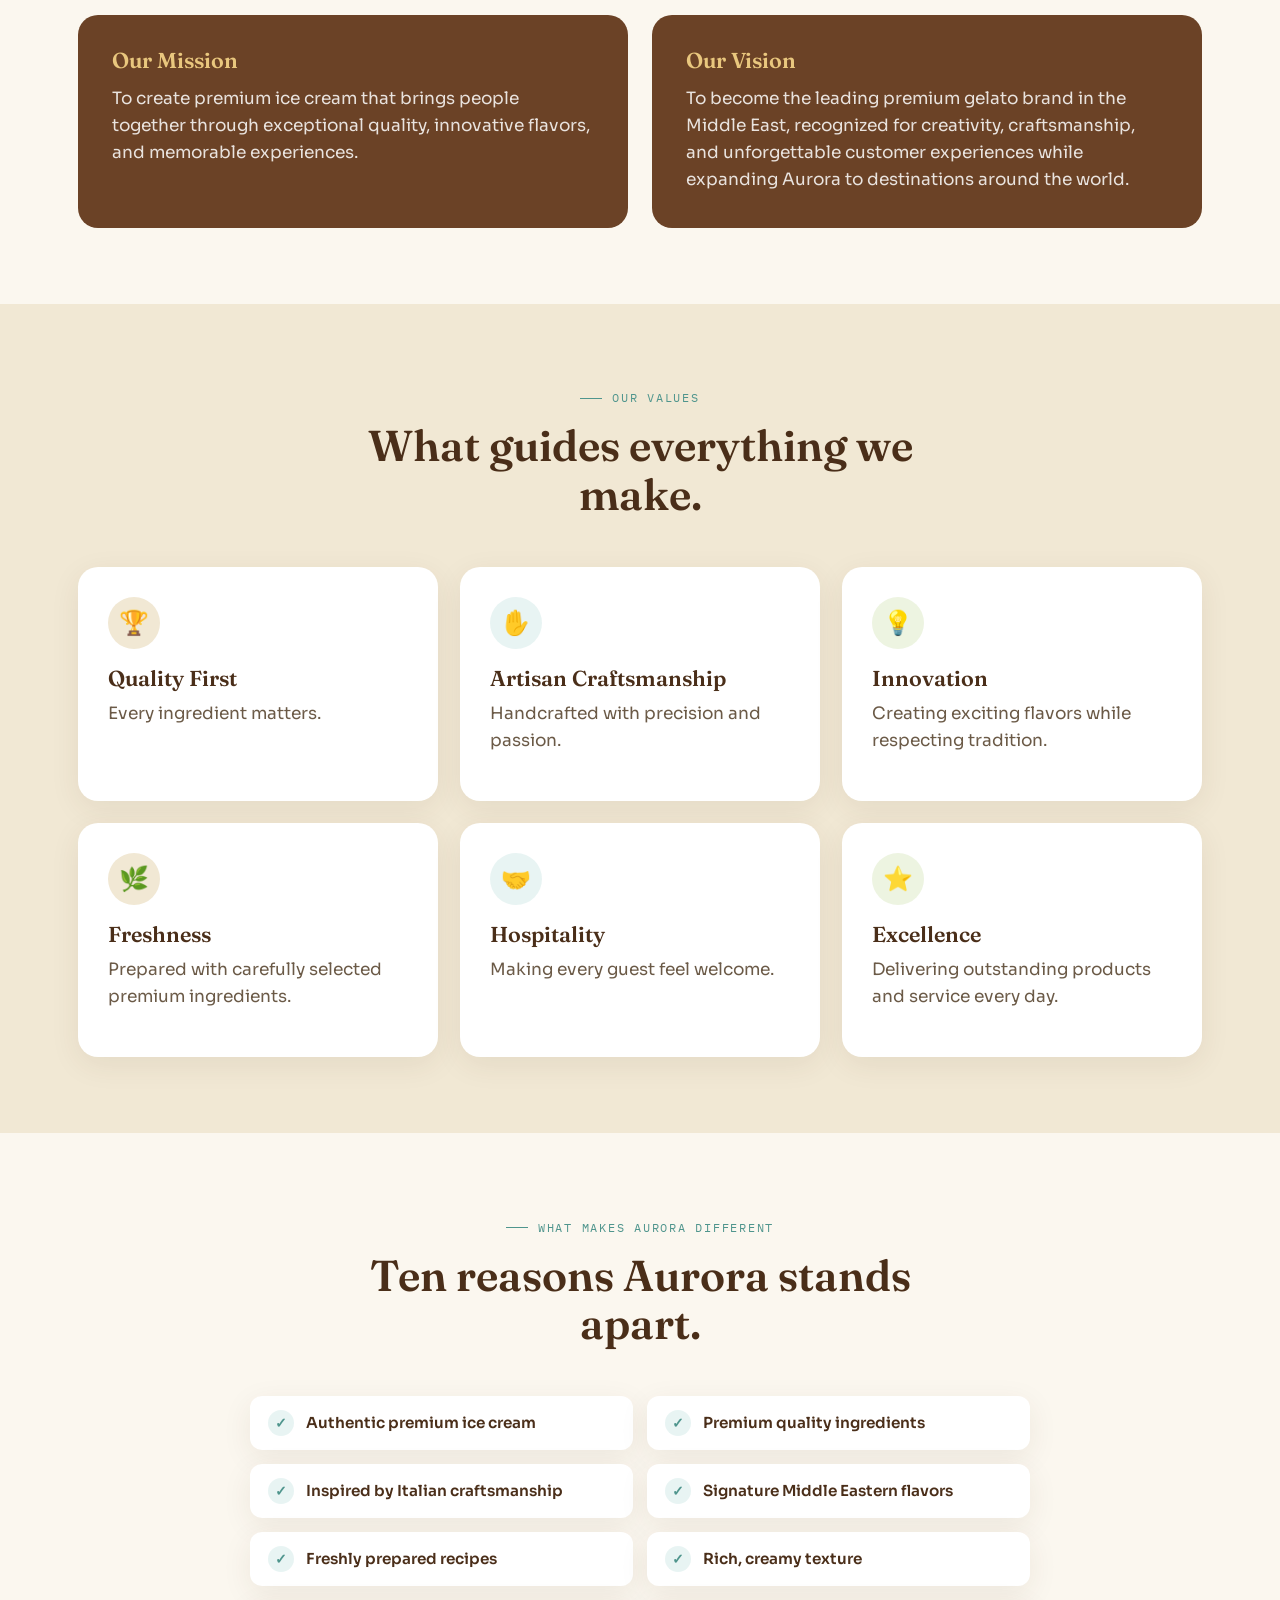
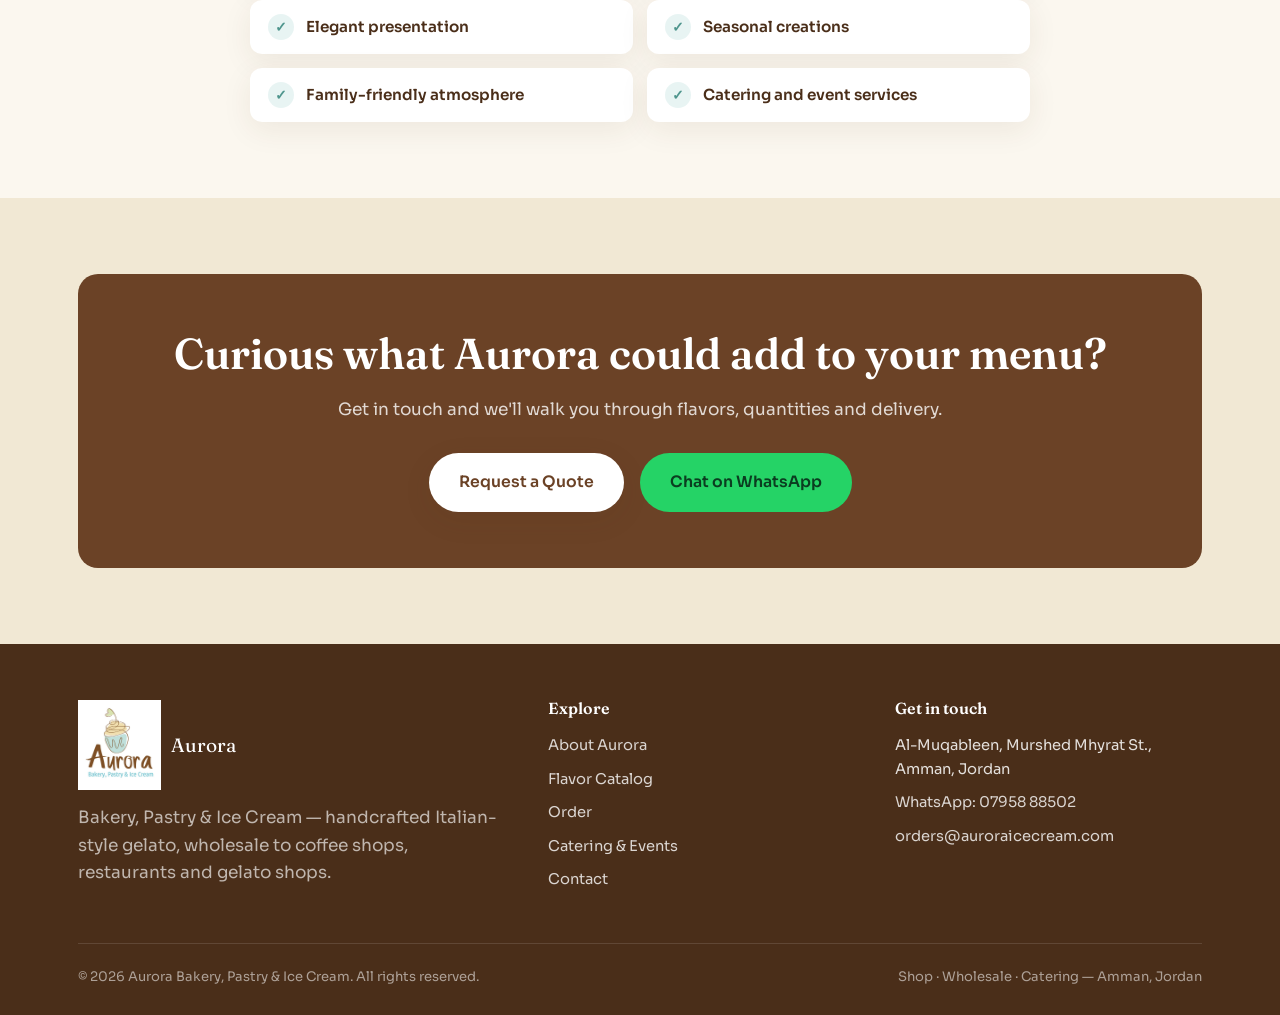
==== commit e978cab6: "CHANGE V12" ====
--- a/about.html
+++ b/about.html
@@ -26,11 +26,10 @@
       <a href="contact.html" data-i18n="nav.contact">Contact</a>
     </nav>
     <div class="nav-cta">
-      <a href="order.html" class="btn btn-primary"><span class="btn-text" data-i18n="nav.cta.quote">🍦 Order Now</span></a>
+      <a href="order.html" class="btn btn-primary"><span class="btn-icon" aria-hidden="true">🍦</span><span class="btn-text" data-i18n="nav.cta.quote">Order Now</span></a>
       <div class="social-icons">
         <a href="https://www.instagram.com/auroraicecream.jo/" target="_blank" rel="noopener" aria-label="Instagram"><svg viewBox="0 0 24 24"><path d="M12 2c2.7 0 3.05.01 4.12.06 1.07.05 1.79.22 2.43.46.66.25 1.22.6 1.77 1.15.55.55.9 1.11 1.15 1.77.24.64.41 1.36.46 2.43.05 1.07.06 1.42.06 4.12s-.01 3.05-.06 4.12c-.05 1.07-.22 1.79-.46 2.43a4.9 4.9 0 0 1-1.15 1.77 4.9 4.9 0 0 1-1.77 1.15c-.64.24-1.36.41-2.43.46-1.07.05-1.42.06-4.12.06s-3.05-.01-4.12-.06c-1.07-.05-1.79-.22-2.43-.46a4.9 4.9 0 0 1-1.77-1.15 4.9 4.9 0 0 1-1.15-1.77c-.24-.64-.41-1.36-.46-2.43C2.01 15.05 2 14.7 2 12s.01-3.05.06-4.12c.05-1.07.22-1.79.46-2.43.25-.66.6-1.22 1.15-1.77A4.9 4.9 0 0 1 5.44 2.53c.64-.24 1.36-.41 2.43-.46C8.95 2.01 9.3 2 12 2zm0 5a5 5 0 1 0 0 10 5 5 0 0 0 0-10zm0 8.2a3.2 3.2 0 1 1 0-6.4 3.2 3.2 0 0 1 0 6.4zm5.2-8.4a1.17 1.17 0 1 1-2.34 0 1.17 1.17 0 0 1 2.34 0z"/></svg></a>
         <a href="https://www.facebook.com/100029105186446" target="_blank" rel="noopener" aria-label="Facebook"><svg viewBox="0 0 24 24"><path d="M13.5 22v-8.5h2.85l.43-3.31H13.5V8.06c0-.96.27-1.61 1.64-1.61h1.75V3.5c-.3-.04-1.34-.13-2.55-.13-2.52 0-4.25 1.54-4.25 4.36v2.44H7.24v3.31h2.85V22h3.41z"/></svg></a>
-        <a href="#" aria-label="TikTok"><svg viewBox="0 0 24 24"><path d="M16.5 2h-3.2v13.6a2.9 2.9 0 1 1-2.05-2.77V9.6a6.13 6.13 0 1 0 5.25 6.07V8.3a7.4 7.4 0 0 0 4.3 1.38V6.5a4.2 4.2 0 0 1-4.3-4.5z"/></svg></a>
       </div>
       <button class="lang-toggle" data-i18n="lang.toggle">العربية</button>
       <button class="menu-toggle" aria-label="Toggle menu" aria-expanded="false"><span></span><span></span><span></span></button>
--- a/css/main.css
+++ b/css/main.css
@@ -154,12 +154,13 @@
   border-bottom: 1px solid rgba(107, 66, 38, 0.08);
 }
 .nav-inner {
-  max-width: var(--maxw);
+  max-width: 1400px;
   margin: 0 auto;
-  padding: 14px 28px;
+  padding: 12px 24px;
   display: flex;
   align-items: center;
   justify-content: space-between;
+  gap: 16px;
 }
 .brand {
   display: flex;
@@ -172,13 +173,14 @@
 }
 .brand img { height: 110px; width: auto; }
 
-nav.primary-nav { display: flex; align-items: center; gap: 32px; }
+nav.primary-nav { display: flex; align-items: center; gap: 20px; flex-shrink: 0; }
 nav.primary-nav a {
-  font-size: 0.95rem;
+  font-size: 0.92rem;
   font-weight: 600;
   color: var(--ink);
   position: relative;
   padding: 4px 0;
+  white-space: nowrap;
 }
 nav.primary-nav a::after {
   content: '';
@@ -211,7 +213,7 @@
   transition: 0.2s;
 }
 
-@media (max-width: 860px) {
+@media (max-width: 1180px) {
   nav.primary-nav {
     position: absolute;
     top: 100%; left: 0; right: 0;
@@ -225,9 +227,10 @@
     transition: transform 0.25s ease;
   }
   nav.primary-nav.open { transform: translateY(0); }
-  nav.primary-nav a { padding: 12px 0; width: 100%; }
+  nav.primary-nav a { padding: 12px 0; width: 100%; white-space: normal; }
   .menu-toggle { display: block; }
   .nav-cta .btn span.btn-text { display: none; }
+  .nav-cta .social-icons { display: none; }
 }
 
 /* ---------- Hero ---------- */
@@ -988,6 +991,17 @@
 [dir="rtl"] .brand-text { align-items: flex-end; }
 [dir="rtl"] .social-icons { flex-direction: row-reverse; }
 [dir="rtl"] .masonry-row { direction: rtl; }
-@media (max-width: 860px) {
-  .social-icons { display: none; }
-}
+
+/* ---------- Button icon spacing ---------- */
+.btn-icon { font-size: 1.05rem; line-height: 1; }
+
+/* ---------- Mobile: scale down logo/brand to prevent header crowding ---------- */
+@media (max-width: 1180px) {
+  .brand img { height: 56px; }
+  .brand-name { font-size: 1.05rem; }
+  .brand-tagline { font-size: 0.58rem; }
+  .nav-cta { gap: 8px; }
+}
+@media (max-width: 480px) {
+  .brand-text { display: none; }
+}
